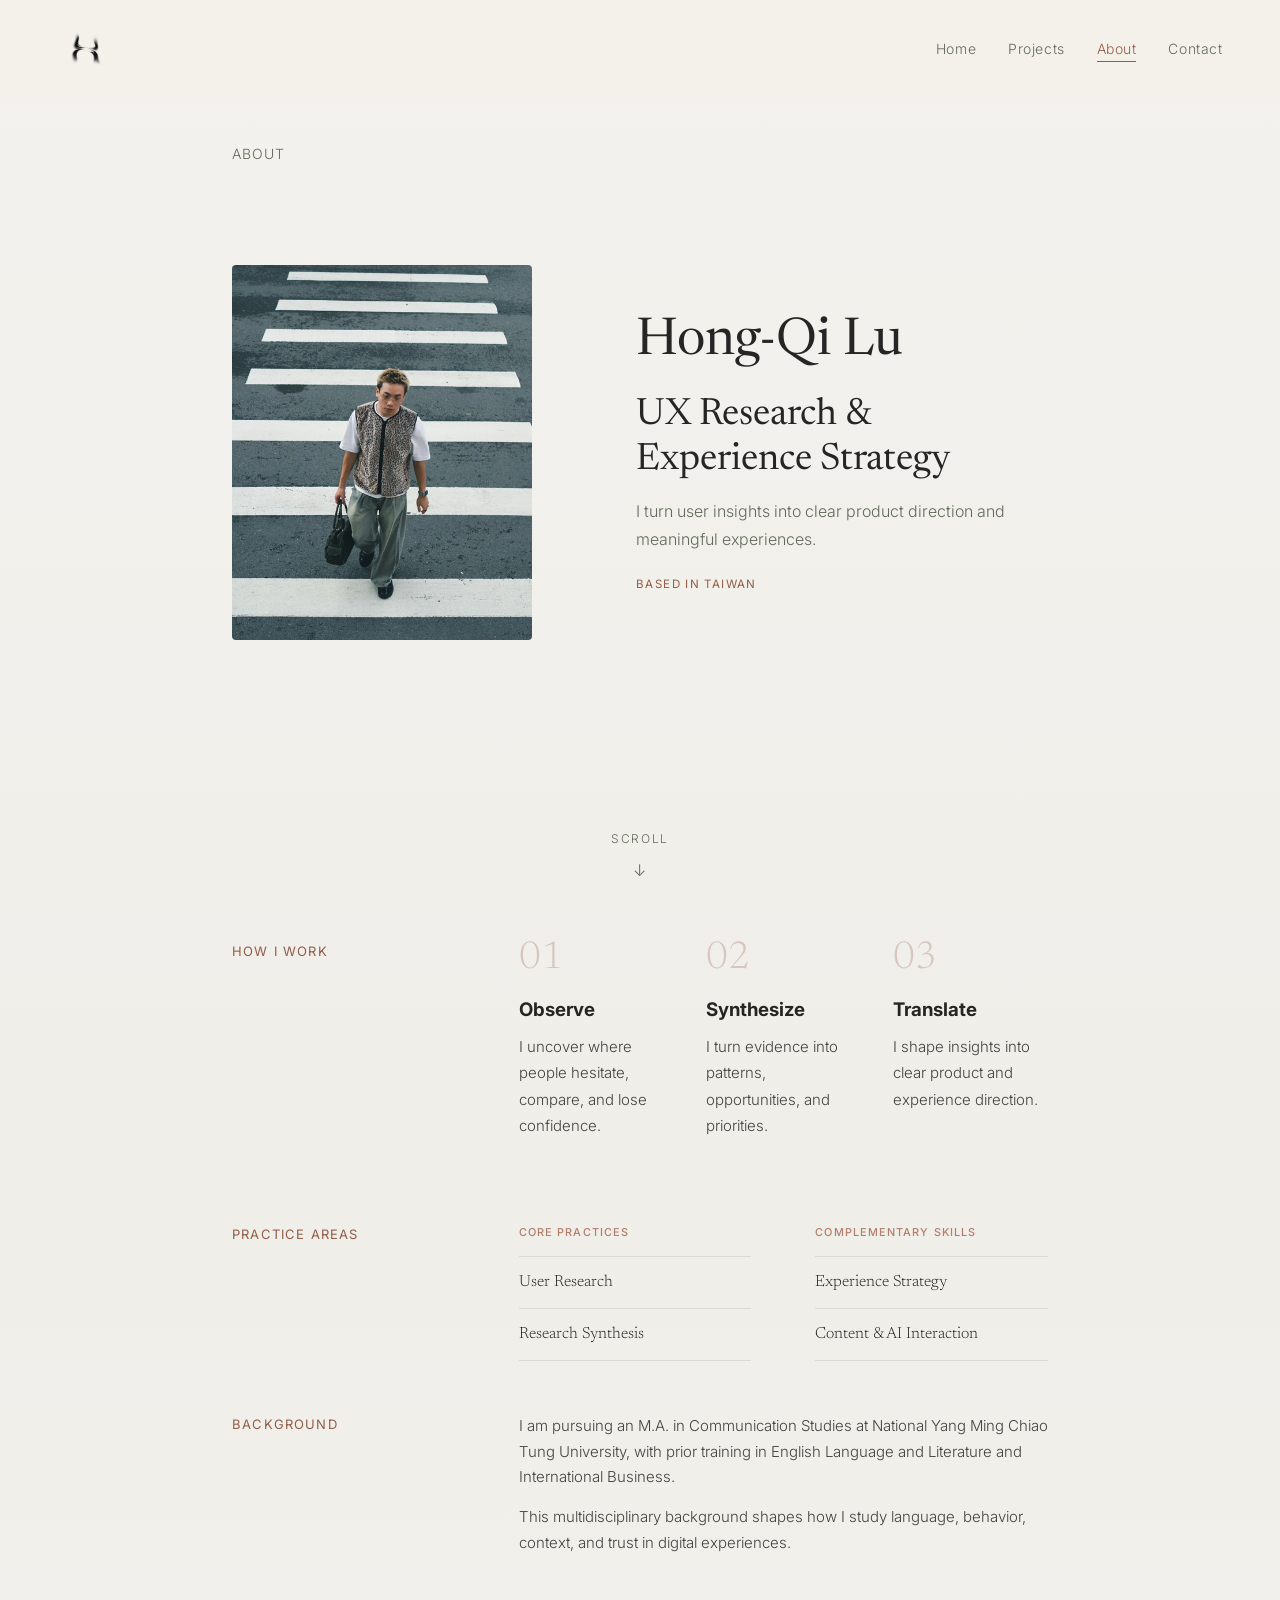
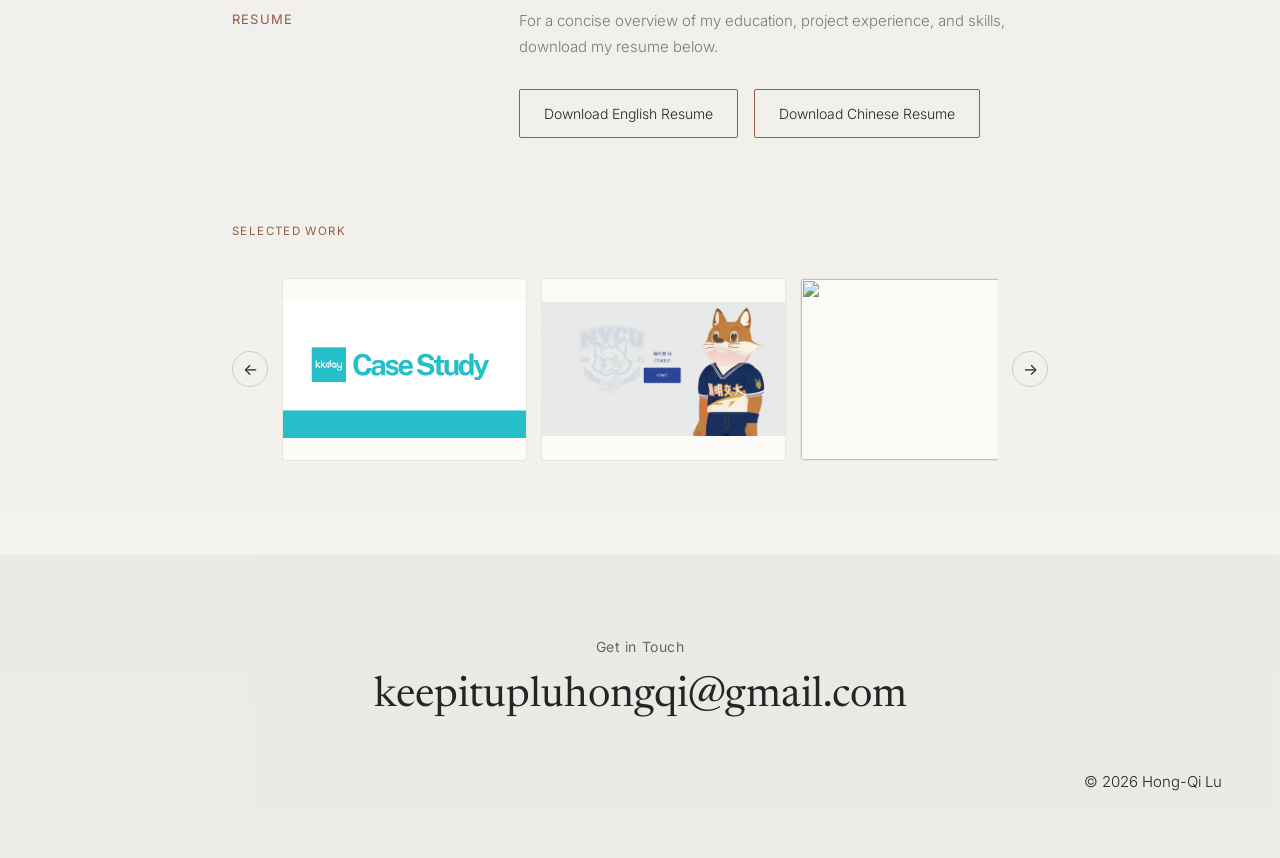
==== about.html @ edc54991 "Update portfolio 2026-07-14 20:30" ====
<!DOCTYPE html>
<html lang="en">
<head>
<meta charset="UTF-8">
<meta name="viewport" content="width=device-width, initial-scale=1.0">
<title>About — Hong-Qi Lu</title>
<link rel="preconnect" href="https://fonts.googleapis.com">
<link rel="preconnect" href="https://fonts.gstatic.com" crossorigin>
<link href="https://fonts.googleapis.com/css2?family=Newsreader:ital,opsz,wght@0,6..72,300;0,6..72,400;0,6..72,500;1,6..72,400&family=Inter:wght@300;400;500&display=swap" rel="stylesheet">
<meta name="description" content="About Hong-Qi Lu — working across UX research, research synthesis, experience strategy, and AI interaction.">
<link rel="icon" type="image/png" href="assets/logo/hongqi-h-logo.png">
<link rel="stylesheet" href="style.css?v=20260714-about-refresh1">
<style>
  html{ scroll-behavior:smooth; }
  .site-nav{ border-bottom:0; }
  /* hero scroll cue */
  .site-header.compact{ position:relative; }
  .about-scroll{
    position:absolute;
    left:50%;
    bottom:30px;
    transform:translateX(-50%);
    display:inline-flex;
    flex-direction:column;
    align-items:center;
    gap:7px;
    text-decoration:none;
    color:var(--olive);
    font-size:12px;
    letter-spacing:0.14em;
  }
  .about-scroll__arrow{
    font-size:16px;
    animation:about-scroll-bounce 1.8s ease-in-out infinite;
  }
  @keyframes about-scroll-bounce{
    0%,100%{ transform:translateY(0); opacity:.5; }
    50%{ transform:translateY(6px); opacity:1; }
  }
  @media (prefers-reduced-motion:reduce){
    .about-scroll__arrow{ animation:none; }
  }
  @media (max-width:860px){
    .about-scroll{ display:none; }
  }
  .site-footer{ border-top:0; margin-top:clamp(72px,9vw,140px); }
  /* remove section divider lines, tighten spacing */
  .resume-section{ border-top:0; padding:26px 0; }
  /* section titles as small letter-spaced uppercase labels (clay) */
  .resume-section h2{
    font-family:'Inter', -apple-system, BlinkMacSystemFont, sans-serif;
    font-weight:400;
    font-size:13px;
    letter-spacing:0.09em;
    text-transform:uppercase;
    color:var(--clay);
    margin-bottom:22px;
  }

  /* editorial two-column: sticky label left, content right (desktop) */
  @media (min-width:861px){
    .resume-section .wrap{
      display:grid;
      grid-template-columns:minmax(160px,210px) minmax(0,1fr);
      column-gap:clamp(40px,6vw,90px);
      align-items:start;
    }
    .resume-section .wrap > h2{
      grid-column:1;
      grid-row:1 / -1;
      position:sticky;
      top:56px;
      margin-bottom:0;
    }
    .resume-section .wrap > *:not(h2){ grid-column:2; }

    /* hero fills the first screen: ABOUT pinned top, image + intro centred */
    .site-header.compact{
      min-height:calc(100svh - 84px);
      display:flex;
      flex-direction:column;
      padding-top:44px;
      padding-bottom:44px;
    }
    /* smooth glide when the SCROLL cue is clicked */
    .about-thinking{ scroll-margin-top:24px; }
    .site-header.compact .wrap{
      flex:1;
      display:flex;
      flex-direction:column;
    }
    .site-header.compact .eyebrow{ margin:0; }
    .about-hero-inner{
      margin-top:clamp(40px,11vh,130px);
      margin-bottom:auto;
      display:grid;
      grid-template-columns:minmax(280px,340px) minmax(0,1fr);
      grid-template-areas:"portrait hero-text";
      column-gap:clamp(40px,5vw,72px);
      align-items:center;
      width:100%;
    }
    .about-hero-inner .about-portrait{ grid-area:portrait; margin:0; }
    .about-hero-inner .about-hero-text{ grid-area:hero-text; }
    .about-hero-inner .about-hero-text h1{ margin:0; }
    .about-hero-inner .about-hero-text .resume-intro{ margin-top:18px; }
  }

  /* portrait with an offset backing panel */
  .about-portrait{ margin:20px 0 0; position:relative; width:fit-content; }
  .about-portrait::before{
    content:"";
    position:absolute;
    left:0; top:0; right:0; bottom:0;
    transform:translate(12px, 12px);
    background:#e7e2d5;
    border-radius:4px;
    z-index:0;
    opacity:0;
    transition:opacity .5s ease, transform .5s ease;
  }
  .about-portrait:hover::before{ opacity:1; }
  .about-portrait img{
    position:relative;
    z-index:1;
    width:100%;
    max-width:300px;
    aspect-ratio:4 / 5;
    object-fit:cover;
    border-radius:4px;
    display:block;
  }
  @media (max-width:860px){
    .about-hero-text{ margin-top:28px; }
    .about-hero-text + .about-portrait{ margin-top:36px; }
    .about-portrait img{ max-width:230px; }
    .about-portrait::before{ transform:translate(9px, 9px); }
  }
  .about-narrative{
    margin-top:16px;
    font-family:'Inter', -apple-system, BlinkMacSystemFont, sans-serif;
    font-size:1rem;
    font-weight:300;
    line-height:1.8;
    color:var(--text-muted);
    max-width:56ch;
  }
  .about-hero-meta{
    margin:22px 0 0;
    font-family:'Inter', -apple-system, BlinkMacSystemFont, sans-serif;
    font-size:.72rem;
    font-weight:400;
    letter-spacing:.12em;
    text-transform:uppercase;
    color:var(--clay);
  }

  /* scroll reveal: entries fade + rise as they enter view */
  .reveal-on .resume-entry,
  .reveal-on .cap-item{
    opacity:0;
    transform:translateY(14px);
    transition:opacity .6s ease, transform .6s ease;
  }
  .reveal-on .resume-entry.is-visible,
  .reveal-on .cap-item.is-visible{ opacity:1; transform:none; }
  @media (prefers-reduced-motion:reduce){
    .reveal-on .resume-entry,
    .reveal-on .cap-item{ opacity:1 !important; transform:none !important; transition:none; }
  }

  /* hover: a short clay bar highlights the entry on the left (reads as "marked", not a link) */
  .resume-entry{ position:relative; }
  .resume-entry::before{
    content:"";
    position:absolute;
    left:-16px;
    top:4px;
    width:2px;
    height:22px;
    background:var(--clay);
    opacity:0;
    transform:translateX(-4px);
    transition:opacity .3s ease, transform .3s ease;
  }
  .resume-entry:hover::before{ opacity:1; transform:translateX(0); }

  /* How I Work — numbered method grid */
  .about-method-grid {
    display: grid;
    grid-template-columns: repeat(3, minmax(0, 1fr));
    gap: 32px;
    align-items: start;
  }
  /* keep the 3 method items top-aligned (cancel the stacked-entry margin) */
  .about-method-grid .resume-entry{ margin-top: 0; }
  .about-method-number {
    display: block;
    margin-bottom: 16px;
    font-family: "Newsreader", serif;
    font-size: 2.4rem;
    font-weight: 300;
    line-height: 1;
    color: var(--clay);
    opacity: 0.28;
  }
  .about-method-grid h3 {
    margin-bottom: 8px;
  }
  /* Practice areas: make the research core explicit */
  .about-practice-groups{
    display:grid;
    grid-template-columns:repeat(2,minmax(0,1fr));
    gap:clamp(32px,5vw,72px);
    max-width:900px;
  }
  .about-practice-heading{
    margin:0 0 14px;
    font-family:'Inter', -apple-system, BlinkMacSystemFont, sans-serif;
    font-size:.68rem;
    font-weight:500;
    letter-spacing:.1em;
    text-transform:uppercase;
    color:rgba(162,93,69,.78);
  }
  .about-practice .cap-grid{
    grid-template-columns:1fr;
    gap:0;
  }
  .about-practice .cap-item{
    padding:12px 0;
    border-top:1px solid rgba(37,37,37,.1);
  }
  .about-practice .cap-item:last-child{
    border-bottom:1px solid rgba(37,37,37,.1);
  }
  .about-practice .cap-label{
    margin:0;
    font-size:clamp(1rem,1.25vw,1.12rem);
    color:var(--charcoal);
  }
  /* Selected work: compact, image-only carousel */
  .about-next{
    margin-top:clamp(40px,4.5vw,64px);
    padding-bottom:clamp(64px,7vw,96px);
    background:transparent;
  }
  .about-next__heading{
    margin:0 0 clamp(22px,3vw,32px);
    font-family:'Inter', -apple-system, BlinkMacSystemFont, sans-serif;
    font-size:.72rem;
    font-weight:400;
    letter-spacing:.12em;
    text-transform:uppercase;
    color:var(--clay);
  }
  .about-work-carousel{
    display:grid;
    grid-template-columns:36px minmax(0,1fr) 36px;
    gap:14px;
    align-items:center;
    max-width:1040px;
    margin:0 auto;
  }
  .about-work-track{
    display:flex;
    gap:14px;
    overflow-x:auto;
    padding:4px 2px;
    scroll-behavior:smooth;
    scroll-snap-type:x mandatory;
    overscroll-behavior-inline:contain;
    scrollbar-width:none;
  }
  .about-work-track::-webkit-scrollbar{ display:none; }
  .about-work-card{
    flex:0 0 clamp(170px,22vw,245px);
    aspect-ratio:4/3;
    overflow:hidden;
    scroll-snap-align:start;
    border:1px solid rgba(37,37,37,.1);
    border-radius:4px;
    background:var(--paper-white);
  }
  .about-work-card img{
    display:block;
    width:100%;
    height:100%;
    object-fit:contain;
    transition:transform .45s ease, opacity .45s ease;
  }
  .about-work-card:hover img{ transform:scale(1.025); opacity:.94; }
  .about-work-card:focus-visible{
    outline:2px solid var(--clay);
    outline-offset:3px;
  }
  .about-work-control{
    display:grid;
    place-items:center;
    width:36px;
    height:36px;
    padding:0;
    border:1px solid rgba(37,37,37,.18);
    border-radius:50%;
    background:transparent;
    color:var(--charcoal);
    font:400 1rem/1 'Inter',sans-serif;
    cursor:pointer;
    transition:border-color .25s ease, color .25s ease;
  }
  .about-work-control:hover{
    border-color:rgba(162,93,69,.6);
    color:var(--clay);
  }
  .about-work-control:focus-visible{
    outline:2px solid var(--clay);
    outline-offset:3px;
  }
  .about-next + .site-footer{ margin-top:0; }
  /* Resume CTA */
  .about-resume-text {
    max-width: 560px;
    color: var(--text-muted);
    line-height: 1.75;
  }
  .about-resume-buttons {
    margin-top: 28px;
  }
  @media (max-width: 860px) {
    .about-method-grid {
      grid-template-columns: 1fr;
      gap: 28px;
    }
    .about-practice-groups{
      grid-template-columns:1fr;
      gap:30px;
    }
    .about-work-carousel{
      display:block;
    }
    .about-work-control{ display:none; }
    .about-work-track{ padding-bottom:4px; }
    .about-work-card{ flex-basis:min(72vw,250px); }
    .about-next{
      margin-top:40px;
      padding-bottom:64px;
    }
  }
</style>
<script>document.documentElement.className += ' reveal-on';</script>
</head>
<body>

<a class="skip-link" href="#main-content">Skip to content</a>

<nav class="site-nav">
  <div class="wrap">
    <a
      href="index.html"
      class="nav-name site-logo--image"
      aria-label="Hong-Qi Lu — Home"
    >
      <img
        src="assets/logo/hongqi-h-logo.png?v=20260625-transparent"
        alt=""
        class="site-logo-image"
      >
    </a>
    <ul>
      <li><a href="index.html" class="nav-link">Home</a></li>
      <li><a href="projects.html" class="nav-link">Projects</a></li>
      <li><a href="about.html" class="nav-link active" aria-current="page">About</a></li>
      <li><a href="contact.html" class="nav-link">Contact</a></li>
    </ul>
  </div>
</nav>

<header class="site-header compact" id="main-content">
  <div class="wrap">
    <p class="eyebrow">About</p>
    <div class="about-hero-inner">
      <div class="about-hero-text">
        <h1>Hong-Qi Lu</h1>
        <div class="resume-intro">
          <p class="resume-positioning">UX Research &amp; Experience Strategy</p>
          <p class="resume-summary">
            I turn user insights into clear product direction and meaningful experiences.
          </p>
          <p class="about-hero-meta">Based in Taiwan</p>
        </div>
      </div>
      <figure class="about-portrait">
        <img src="assets/profile-portrait-web.jpg" alt="Hong-Qi Lu (Benson) portrait" loading="lazy">
      </figure>
    </div>
  </div>
  <a class="about-scroll" href="#how-i-work" aria-label="Scroll to How I Work">
    <span>SCROLL</span>
    <span class="about-scroll__arrow" aria-hidden="true">↓</span>
  </a>
</header>

<section class="resume-section about-thinking" id="how-i-work">
  <div class="wrap">
    <h2>How I Work</h2>
    <div class="about-method-grid">
      <article class="resume-entry">
        <span class="about-method-number">01</span>
        <h3>Observe</h3>
        <p>I uncover where people hesitate, compare, and lose confidence.</p>
      </article>
      <article class="resume-entry">
        <span class="about-method-number">02</span>
        <h3>Synthesize</h3>
        <p>I turn evidence into patterns, opportunities, and priorities.</p>
      </article>
      <article class="resume-entry">
        <span class="about-method-number">03</span>
        <h3>Translate</h3>
        <p>I shape insights into clear product and experience direction.</p>
      </article>
    </div>
  </div>
</section>

<section class="resume-section about-practice">
  <div class="wrap">
    <h2>Practice Areas</h2>
    <div class="about-practice-groups">
      <div class="about-practice-group">
        <h3 class="about-practice-heading">Core Practices</h3>
        <div class="cap-grid">
          <div class="cap-item">
            <p class="cap-label">User Research</p>
          </div>
          <div class="cap-item">
            <p class="cap-label">Research Synthesis</p>
          </div>
        </div>
      </div>
      <div class="about-practice-group">
        <h3 class="about-practice-heading">Complementary Skills</h3>
        <div class="cap-grid">
          <div class="cap-item">
            <p class="cap-label">Experience Strategy</p>
          </div>
          <div class="cap-item">
            <p class="cap-label">Content &amp; AI Interaction</p>
          </div>
        </div>
      </div>
    </div>
  </div>
</section>

<section class="resume-section about-background">
  <div class="wrap">
    <h2>Background</h2>
    <div class="resume-entry">
      <p>
        I am pursuing an M.A. in Communication Studies at National Yang Ming
        Chiao Tung University, with prior training in English Language and
        Literature and International Business.
      </p>
      <p class="paragraph-spaced">
        This multidisciplinary background shapes how I study language, behavior,
        context, and trust in digital experiences.
      </p>
    </div>
  </div>
</section>

<section class="resume-section about-resume-cta">
  <div class="wrap">
    <h2>Resume</h2>
    <div class="resume-entry">
      <p class="about-resume-text">
        For a concise overview of my education, project experience,
        and skills, download my resume below.
      </p>
      <div class="resume-buttons about-resume-buttons">
        <a class="btn-outline" href="assets/resume-en.pdf" target="_blank" rel="noopener">
          Download English Resume
        </a>
        <a class="btn-outline" href="assets/resume-zh.pdf" target="_blank" rel="noopener">
          Download Chinese Resume
        </a>
      </div>
    </div>
  </div>
</section>

<section class="about-next" aria-labelledby="selected-work-title">
  <div class="wrap">
    <h2 class="about-next__heading" id="selected-work-title">Selected Work</h2>
    <div class="about-work-carousel">
      <button class="about-work-control" type="button" data-work-direction="-1" aria-label="Previous project">←</button>
      <div class="about-work-track" data-about-work-track tabindex="0" aria-label="Project carousel">
        <a class="about-work-card" href="project-melu.html" aria-label="View Melu project">
          <img src="assets/melu/melu-cover-icon.svg" alt="" loading="lazy">
        </a>
        <a class="about-work-card" href="project-kkday.html" aria-label="View KKday project">
          <img src="assets/kkday/kkday-project-cover.svg" alt="" loading="lazy">
        </a>
        <a class="about-work-card" href="project-bamboofox-chatbot.html" aria-label="View BambooFox chatbot project">
          <img src="assets/bamboofox-chatbot/bamboofox-chatbot-cover.png" alt="" loading="lazy">
        </a>
        <a class="about-work-card" href="project-enigma.html" aria-label="View Enigma project">
          <img src="assets/enigma/cover-fox-forest.jpg" alt="" loading="lazy">
        </a>
        <a class="about-work-card" href="project-meichu.html" aria-label="View Meichu Games project">
          <img src="assets/meichu-games/bamboofox-meichugames.svg" alt="" loading="lazy">
        </a>
      </div>
      <button class="about-work-control" type="button" data-work-direction="1" aria-label="Next project">→</button>
    </div>
  </div>
</section>

<footer class="site-footer">
  <div class="wrap">
    <a href="contact.html" class="footer-getintouch">
      <span class="footer-getintouch__eyebrow">Get in Touch</span>
      <span class="footer-getintouch__email">keepitupluhongqi@gmail.com</span>
    </a>
    <p class="footer-note">© 2026 Hong-Qi Lu</p>
  </div>
</footer>

<script>
  (function(){
    var items = document.querySelectorAll('.resume-entry, .cap-item, .about-method-grid article');
    if(!('IntersectionObserver' in window)){
      items.forEach(function(el){ el.classList.add('is-visible'); });
      return;
    }
    // subtle stagger within each section
    document.querySelectorAll('.resume-section').forEach(function(sec){
      sec.querySelectorAll('.resume-entry, .cap-item, .about-method-grid article').forEach(function(el, i){
        el.style.transitionDelay = (i * 70) + 'ms';
      });
    });
    var io = new IntersectionObserver(function(entries){
      entries.forEach(function(e){
        if(e.isIntersecting){ e.target.classList.add('is-visible'); io.unobserve(e.target); }
      });
    }, { threshold: 0.15, rootMargin: '0px 0px -8% 0px' });
    items.forEach(function(el){ io.observe(el); });
  })();

  (function(){
    var track = document.querySelector('[data-about-work-track]');
    var controls = document.querySelectorAll('[data-work-direction]');
    if(!track || !controls.length) return;

    var originals = Array.prototype.slice.call(track.querySelectorAll('.about-work-card'));
    if(!originals.length) return;

    function makeLoopClone(card){
      var clone = card.cloneNode(true);
      clone.setAttribute('aria-hidden', 'true');
      clone.setAttribute('tabindex', '-1');
      clone.setAttribute('data-loop-clone', '');
      return clone;
    }

    var leadingClones = originals.map(makeLoopClone).reverse();
    var trailingClones = originals.map(makeLoopClone);
    leadingClones.forEach(function(clone){ track.insertBefore(clone, track.firstChild); });
    trailingClones.forEach(function(clone){ track.appendChild(clone); });

    var setWidth = 0;
    var scrollTimer;
    var resizeTimer;

    function cardStep(){
      var gap = parseFloat(window.getComputedStyle(track).gap) || 14;
      return originals[0].getBoundingClientRect().width + gap;
    }

    function jumpTo(left){
      var previousBehavior = track.style.scrollBehavior;
      track.style.scrollBehavior = 'auto';
      track.scrollLeft = left;
      track.style.scrollBehavior = previousBehavior;
    }

    function measureLoop(isInitial){
      var previousSetWidth = setWidth;
      var relativePosition = previousSetWidth ? track.scrollLeft % previousSetWidth : 0;
      setWidth = cardStep() * originals.length;
      jumpTo(isInitial ? setWidth : setWidth + relativePosition);
    }

    function keepLoopContinuous(){
      if(!setWidth) return;
      var left = track.scrollLeft;
      if(left < setWidth * .35){
        jumpTo(left + setWidth);
      } else if(left > setWidth * 1.65){
        jumpTo(left - setWidth);
      }
    }

    track.addEventListener('scroll', function(){
      window.clearTimeout(scrollTimer);
      scrollTimer = window.setTimeout(keepLoopContinuous, 80);
    }, { passive:true });

    controls.forEach(function(control){
      control.addEventListener('click', function(){
        var direction = Number(control.getAttribute('data-work-direction')) || 1;
        track.scrollBy({ left: cardStep() * direction, behavior: 'smooth' });
      });
    });

    window.addEventListener('resize', function(){
      window.clearTimeout(resizeTimer);
      resizeTimer = window.setTimeout(function(){ measureLoop(false); }, 150);
    });

    window.requestAnimationFrame(function(){ measureLoop(true); });
  })();
</script>

</body>
</html>
---- style.css ----
:root {
  --warm-white: #F4F1EA;
  --paper-white: #FCFBF7;
  --charcoal: #252525;
  --olive: #626A5B; /* a11y: darkened from #7D8575 for WCAG AA text contrast */
  --clay: #935D48;  /* a11y: darkened from #A9705A for WCAG AA text contrast */
}

* {
  margin: 0;
  padding: 0;
  box-sizing: border-box;
}

html {
  scroll-behavior: smooth;
}

body {
  background: linear-gradient(180deg, #f3f2ee 0%, #efeee9 48%, #f4f3ef 100%);
  min-height: 100vh;
  color: var(--charcoal);
  font-family: 'Inter', -apple-system, BlinkMacSystemFont, sans-serif;
  font-weight: 300;
  line-height: 1.7;
  -webkit-font-smoothing: antialiased;
  overflow-wrap: break-word;
}

.wrap {
  max-width: 880px;
  margin: 0 auto;
  padding: 0 32px;
}

/* Nav */
.site-nav {
  position: relative;
  z-index: 20;
  background: rgba(244, 241, 234, 0.9);
  border-bottom: 1px solid rgba(37, 37, 37, 0.08);
}

.site-nav .wrap {
  display: flex;
  align-items: center;
  justify-content: space-between;
  max-width: none;
  padding-top: 22px;
  padding-bottom: 22px;
  padding-left: clamp(28px, 4.5vw, 64px);
  padding-right: clamp(28px, 4.5vw, 64px);
}

.site-nav .nav-name {
  font-family: 'Newsreader', serif;
  font-size: 17px;
  color: var(--charcoal);
  text-decoration: none;
}

.site-nav ul {
  display: flex;
  gap: 32px;
  list-style: none;
}

.site-nav a.nav-link {
  font-size: 14px;
  letter-spacing: 0.04em;
  color: var(--olive);
  text-decoration: none;
  padding-bottom: 4px;
  border-bottom: 1px solid transparent;
  transition: color 0.2s ease, border-color 0.2s ease;
}

.site-nav a.nav-link:hover,
.site-nav a.nav-link.active {
  color: var(--clay);
  border-color: var(--clay);
}

/* Header */
.site-header {
  padding: 96px 0 64px;
}

.site-header.compact {
  padding: 72px 0 48px;
}

.site-header.slim {
  padding: 36px 0 12px;
}

.back-link {
  display: inline-block;
  font-size: 14px;
  color: var(--olive);
  text-decoration: none;
  margin-bottom: 24px;
  border-bottom: 1px solid transparent;
}

.back-link:hover {
  color: var(--clay);
  border-color: var(--clay);
}

.project-meta {
  display: flex;
  gap: 24px;
  margin-top: 20px;
  font-size: 14px;
  color: var(--olive);
}

.eyebrow {
  font-size: 14px;
  letter-spacing: 0.08em;
  text-transform: uppercase;
  color: var(--olive);
  margin-bottom: 18px;
}

.site-header h1 {
  font-family: 'Newsreader', serif;
  font-weight: 400;
  font-size: clamp(32px, 5vw, 52px);
  line-height: 1.25;
  max-width: none;
  color: var(--charcoal);
}

/* h1 used as page eyebrow (semantic heading, eyebrow visual) */
.site-header h1.eyebrow {
  font-family: 'Inter', -apple-system, BlinkMacSystemFont, sans-serif;
  font-weight: 300;
  font-size: 14px;
  line-height: 1.7;
  letter-spacing: 0.08em;
  color: var(--olive);
}

/* Skip to content (visible on keyboard focus only) */
.skip-link {
  position: absolute;
  top: 16px;
  left: -9999px;
  z-index: 200;
  background: var(--charcoal);
  color: #FCFBF7;
  padding: 8px 16px;
  font-size: 14px;
  text-decoration: none;
  border-radius: 4px;
}

.skip-link:focus {
  left: 16px;
}

/* Inner page header: light entrance fade (home uses water-reveal) */
@keyframes headerEnter {
  from {
    opacity: 0;
    transform: translateY(14px);
  }
  to {
    opacity: 1;
    transform: translateY(0);
  }
}

.site-header .wrap > * {
  animation: headerEnter 0.7s cubic-bezier(0.2, 0.75, 0.25, 1) both;
}

.site-header .wrap > *:nth-child(2) { animation-delay: 90ms; }
.site-header .wrap > *:nth-child(3) { animation-delay: 180ms; }
.site-header .wrap > *:nth-child(4) { animation-delay: 270ms; }
.site-header .wrap > *:nth-child(n+5) { animation-delay: 360ms; }

@media (prefers-reduced-motion: reduce) {
  .site-header .wrap > * {
    animation: none;
  }
}

/* Intro */
.intro {
  padding: 0 0 96px;
}

.intro-en {
  font-family: 'Newsreader', serif;
  font-style: italic;
  font-size: 20px;
  line-height: 1.65;
  color: var(--charcoal);
  max-width: 620px;
  margin-bottom: 20px;
}

.intro-zh {
  font-size: 16px;
  color: var(--olive);
  max-width: 620px;
}

/* Capabilities */
.capabilities {
  padding: 64px 0;
  border-top: 1px solid rgba(37,37,37,0.1);
  border-bottom: 1px solid rgba(37,37,37,0.1);
}

.cap-grid {
  display: grid;
  grid-template-columns: repeat(2, 1fr);
  gap: 40px 48px;
}

.cap-label {
  font-family: 'Newsreader', serif;
  font-size: 19px;
  color: var(--clay);
  margin-bottom: 10px;
}

.cap-detail {
  font-size: 15px;
  color: var(--charcoal);
  opacity: 0.85;
  max-width: 360px;
}

/* Work */
.work {
  padding: 16px 0;
}

.work-item {
  display: grid;
  grid-template-columns: 1fr 1fr;
  gap: 56px;
  align-items: center;
  margin-bottom: 120px;
}

.work-item:last-child {
  margin-bottom: 0;
}

.work-item.reverse .work-visual {
  order: 2;
}

.work-item.reverse .work-text {
  order: 1;
}

.work-visual {
  aspect-ratio: 4 / 3;
  border-radius: 2px;
  background: var(--paper-white);
}

.visual-1 { background: linear-gradient(135deg, #D9D4C5, var(--olive)); }
.visual-2 { background: linear-gradient(135deg, #E8DCD2, var(--clay)); }
.visual-3 { background: linear-gradient(135deg, #DDE0D6, #8C9787); }
.visual-4 { background: linear-gradient(135deg, #EFE6DC, #BFA08C); }

.work-kicker {
  font-size: 13px;
  letter-spacing: 0.06em;
  text-transform: uppercase;
  color: var(--olive);
  margin-bottom: 12px;
}

.work-text h2 {
  font-family: 'Newsreader', serif;
  font-weight: 500;
  font-size: 28px;
  margin-bottom: 16px;
  color: var(--charcoal);
}

.work-text p:not(.work-kicker) {
  font-size: 15.5px;
  color: var(--charcoal);
  opacity: 0.85;
  max-width: 420px;
}

/* Footer */
.site-footer {
  padding: 80px 0 64px;
  border-top: 1px solid rgba(37,37,37,0.1);
  background: rgba(37, 37, 34, 0.04);
}

.site-footer .wrap {
  position: relative;
  max-width: none;
  padding-left: clamp(28px, 4.5vw, 64px);
  padding-right: clamp(28px, 4.5vw, 64px);
}

.footer-grid {
  display: flex;
  justify-content: center;
  align-items: flex-start;
  gap: clamp(48px, 8vw, 120px);
  margin-bottom: 48px;
}

.footer-grid > div {
  text-align: left;
}

.footer-label {
  font-size: 13px;
  letter-spacing: 0.06em;
  text-transform: uppercase;
  color: var(--olive);
  margin-bottom: 8px;
}

.site-footer a {
  color: var(--clay);
  text-decoration: none;
  font-size: 15px;
  border-bottom: 1px solid transparent;
  transition: border-color 0.2s ease;
}

.site-footer a:hover {
  border-color: var(--clay);
}

.site-footer p {
  font-size: 15px;
  color: var(--charcoal);
}

.footer-note {
  font-size: 12px;
  color: var(--olive);
  text-align: right;
}

/* Footer "Get in Touch" CTA (index / projects / resume) */
.site-footer a.footer-getintouch {
  display: block;
  text-align: center;
  color: var(--charcoal);
  text-decoration: none;
  border-bottom: 0;
  margin-bottom: 40px;
}
.site-footer a.footer-getintouch:hover { border-color: transparent; }
.footer-getintouch__eyebrow {
  display: block;
  font-family: 'Inter', -apple-system, BlinkMacSystemFont, sans-serif;
  font-weight: 400;
  font-size: 14px;
  letter-spacing: 0.04em;
  color: var(--olive);
  margin-bottom: 14px;
}
.footer-getintouch__email {
  position: relative;
  display: inline-block;
  padding-bottom: 10px;
  font-family: 'Newsreader', serif;
  font-weight: 400;
  font-size: clamp(24px, 4vw, 42px);
  line-height: 1.1;
  color: var(--charcoal);
}
.footer-getintouch__email::after {
  content: "";
  position: absolute;
  left: 0;
  right: 0;
  bottom: 0;
  height: 2px;
  background: var(--charcoal);
  transform: scaleX(0);
  transform-origin: center;
  transition: transform 0.35s ease;
}
.footer-getintouch:hover .footer-getintouch__email::after { transform: scaleX(1); }

/* Responsive */
@media (max-width: 720px) {
  .site-header {
    padding: 80px 0 48px;
  }

  .cap-grid {
    grid-template-columns: 1fr;
  }

  .work-item,
  .work-item.reverse {
    grid-template-columns: 1fr;
  }

  .work-item.reverse .work-visual,
  .work-item.reverse .work-text {
    order: initial;
  }

  .work-item {
    margin-bottom: 72px;
  }

  .footer-grid {
    grid-template-columns: 1fr;
    gap: 24px;
  }
}

/* Project grid (Projects page + home preview) */
.project-grid {
  display: grid;
  grid-template-columns: repeat(2, 1fr);
  gap: 48px;
  padding: 16px 0 96px;
}

.project-card {
  text-decoration: none;
  color: var(--charcoal);
  display: block;
}

/* ── Project thumbnail ── */
.project-thumbnail {
  width: 100%;
  aspect-ratio: 16 / 10;
  overflow: hidden;
  background: #ecebe6;
  margin-bottom: 20px;
}

.project-thumbnail img {
  display: block;
  width: 100%;
  height: 100%;
  object-fit: cover;
  object-position: center;
}

.project-card--chatbot .project-thumbnail img {
  object-position: center center;
}

/* ── Project category label ── */
.project-category {
  font-size: 13px;
  letter-spacing: 0.06em;
  text-transform: uppercase;
  color: var(--olive);
  margin-bottom: 8px;
}

.project-card .work-visual {
  margin-bottom: 20px;
  transition: opacity 0.2s ease;
}

.project-card:hover .work-visual {
  opacity: 0.85;
}

.project-card .card-kicker {
  font-size: 13px;
  letter-spacing: 0.06em;
  text-transform: uppercase;
  color: var(--olive);
  margin-bottom: 8px;
}

.project-card h3 {
  font-family: 'Newsreader', serif;
  font-weight: 500;
  font-size: 22px;
}

/* ── Projects page grid ── */
.projects-grid {
  display: grid;
  grid-template-columns: repeat(2, 1fr);
  gap: 40px;
  padding: 4px 0 80px;
}

.project-card:hover .project-thumbnail img {
  transform: scale(1.02);
  transition: transform 0.3s ease;
}

.project-thumbnail img {
  transition: transform 0.3s ease;
}

.project-title {
  font-family: 'Newsreader', serif;
  font-weight: 500;
  font-size: 22px;
  color: var(--charcoal);
  margin: 0;
}

/* Case study sections */
.case-section {
  padding: 64px 0;
  border-top: 1px solid rgba(37,37,37,0.08);
}

.case-section .case-label {
  font-size: 13px;
  letter-spacing: 0.06em;
  text-transform: uppercase;
  color: var(--clay);
  margin-bottom: 12px;
}

.case-section h2 {
  font-family: 'Newsreader', serif;
  font-weight: 500;
  font-size: 24px;
  margin-bottom: 14px;
}

.case-section p {
  font-size: 15.5px;
  max-width: none;
  opacity: 0.85;
}

/* ── At a glance (case-page summary) ── */
.at-glance {
  padding: clamp(30px, 4vw, 48px) 0;
  border-top: 1px solid rgba(37, 37, 34, 0.12);
  border-bottom: 1px solid rgba(37, 37, 34, 0.12);
}
.at-glance__inner {
  display: grid;
  grid-template-columns: 1fr 1fr;
  gap: clamp(28px, 4vw, 64px);
}
.at-glance__label {
  font-size: 11px;
  letter-spacing: 0.08em;
  text-transform: uppercase;
  color: var(--clay);
  margin: 0 0 10px;
}
.at-glance__value {
  font-size: 15.5px;
  line-height: 1.7;
  color: var(--charcoal);
  opacity: 0.85;
  margin: 0;
  max-width: none;
}
@media (max-width: 640px) {
  .at-glance__inner { grid-template-columns: 1fr; gap: 22px; }
}

/* ── Floating case-page contents (side, hover to reveal) ── */
html { scroll-behavior: smooth; }
.case-section[id] { scroll-margin-top: 40px; }

.case-toc-widget {
  position: fixed;
  z-index: 60;
  left: 26px;
  bottom: 30px;
  opacity: 0;
  visibility: hidden;
  transform: translateY(8px);
  transition: opacity 0.3s ease, transform 0.3s ease, visibility 0.3s;
}
.case-toc-widget.is-ready {
  opacity: 1;
  visibility: visible;
  transform: none;
}
/* transparent bridge so moving from button to panel keeps hover */
.case-toc-widget::before {
  content: "";
  position: absolute;
  left: 0;
  bottom: 50px;
  width: 54px;
  height: 22px;
}
.case-toc-fab {
  width: 54px;
  height: 54px;
  padding: 0;
  border: 1px solid rgba(37, 37, 34, 0.14);
  border-radius: 50%;
  background: rgba(247, 246, 242, 0.86);
  -webkit-backdrop-filter: blur(6px);
  backdrop-filter: blur(6px);
  color: var(--olive);
  display: flex;
  align-items: center;
  justify-content: center;
  cursor: pointer;
  box-shadow: 0 6px 18px rgba(37, 37, 34, 0.1);
  transition: color 0.2s ease, box-shadow 0.25s ease;
}
.case-toc-widget:hover .case-toc-fab,
.case-toc-fab:focus-visible { color: var(--charcoal); box-shadow: 0 8px 22px rgba(37, 37, 34, 0.14); }
.case-toc-fab:focus-visible { outline: 2px solid var(--clay); outline-offset: 3px; }
.case-toc-fab svg { width: 24px; height: 24px; display: block; }

.case-toc-panel {
  position: absolute;
  left: 0;
  bottom: 64px;
  width: min(280px, calc(100vw - 52px));
  max-height: min(68vh, 540px);
  overflow-y: auto;
  background: rgba(249, 248, 245, 0.97);
  -webkit-backdrop-filter: blur(8px);
  backdrop-filter: blur(8px);
  color: var(--charcoal);
  border: 1px solid rgba(37, 37, 34, 0.12);
  border-radius: 16px;
  padding: 18px 18px 20px;
  box-shadow: 0 14px 34px rgba(37, 37, 34, 0.12);
  opacity: 0;
  visibility: hidden;
  transform: translateY(8px);
  transform-origin: bottom left;
  transition: opacity 0.22s ease, transform 0.22s ease, visibility 0.22s;
}
.case-toc-widget:hover .case-toc-panel,
.case-toc-panel.is-open { opacity: 1; visibility: visible; transform: none; }
.case-toc-panel__title {
  font-family: "Inter", sans-serif;
  font-size: 11px;
  letter-spacing: 0.14em;
  text-transform: uppercase;
  color: var(--clay);
  opacity: 0.9;
  margin: 0 0 14px;
}
.case-toc-panel ol { list-style: none; margin: 0; padding: 0; counter-reset: toc; }
.case-toc-panel li { margin: 0; counter-increment: toc; }
.case-toc-panel a {
  display: flex;
  gap: 12px;
  padding: 8px 0;
  font-family: "Inter", sans-serif;
  font-size: 13px;
  line-height: 1.4;
  color: rgba(37, 37, 34, 0.58);
  text-decoration: none;
  border-bottom: 1px solid rgba(37, 37, 34, 0.08);
  transition: color 0.2s ease;
}
.case-toc-panel li:last-child a { border-bottom: 0; }
.case-toc-panel a::before {
  content: counter(toc, decimal-leading-zero);
  color: rgba(37, 37, 34, 0.3);
  font-size: 11px;
  letter-spacing: 0.06em;
  padding-top: 2px;
}
.case-toc-panel a:hover,
.case-toc-panel a.is-current { color: var(--charcoal); }
.case-toc-panel a.is-current::before { color: var(--clay); }

@media (max-width: 760px) {
  .case-toc-widget { left: 16px; bottom: 20px; }
  .case-toc-widget::before { bottom: 46px; width: 48px; }
  .case-toc-fab { width: 48px; height: 48px; }
  .case-toc-fab svg { width: 22px; height: 22px; }
  .case-toc-panel { bottom: 60px; }
}
@media (prefers-reduced-motion: reduce) {
  .case-toc-panel { transition: opacity 0.2s ease, visibility 0.2s; transform: none; }
}

/* Previous / Next Project Navigation */
.project-nav-footer {
  border-top: 1px solid rgba(37, 37, 34, 0.12);
  border-bottom: 0;
}

.project-nav-footer + .site-footer { border-top: 0; }

.project-nav-footer__inner {
  display: grid;
  grid-template-columns: minmax(0, 1fr) minmax(0, 1fr);
  column-gap: 96px;
  padding-top: 64px;
  padding-bottom: 64px;
}

.project-nav-link {
  display: flex;
  flex-direction: column;
  gap: 10px;
  min-width: 0;
  color: inherit;
  text-decoration: none;
}

.project-nav-link--previous {
  align-items: flex-start;
  text-align: left;
}

.project-nav-link--next {
  align-items: flex-end;
  text-align: right;
}

.project-nav-direction {
  font-family: "Inter", sans-serif;
  font-size: 0.72rem;
  font-weight: 400;
  line-height: 1.4;
  letter-spacing: 0.12em;
  text-transform: uppercase;
  color: var(--muted, #8a8e82);
}

.project-nav-title {
  font-family: "Inter", sans-serif;
  font-size: clamp(1rem, 1.8vw, 1.35rem);
  font-weight: 300;
  line-height: 1.45;
  color: var(--text, #252522);
  overflow-wrap: anywhere;
}

.project-nav-link:hover .project-nav-title {
  opacity: 0.62;
}

.project-nav-link:focus-visible {
  outline: 1px solid currentColor;
  outline-offset: 8px;
}

/* Resume page */
.resume-section {
  padding: 56px 0;
  border-top: 1px solid rgba(37,37,37,0.08);
}

.resume-section h2 {
  font-family: 'Newsreader', serif;
  font-weight: 500;
  font-size: 22px;
  color: var(--charcoal);
  margin-bottom: 32px;
}

.resume-entry {
  margin-bottom: 32px;
}

.resume-entry:last-child {
  margin-bottom: 0;
}

.resume-entry + .resume-entry {
  margin-top: 44px;
}

.resume-entry > p:last-child {
  max-width: 880px;
  line-height: 1.75;
}

.resume-entry-head {
  display: flex;
  justify-content: space-between;
  align-items: baseline;
  flex-wrap: wrap;
  gap: 8px;
  margin-bottom: 8px;
}

.resume-entry-head h3 {
  font-family: 'Newsreader', serif;
  font-weight: 500;
  font-size: 18px;
  color: var(--charcoal);
}

.resume-entry-org {
  font-size: 14.5px;
  color: var(--clay);
}

.resume-entry-date {
  font-size: 13.5px;
  color: var(--olive);
  white-space: nowrap;
}

.resume-entry p {
  font-size: 15px;
  opacity: 0.85;
  max-width: none;
}

/* ── Resume intro (positioning + summary) ── */
.resume-intro {
  max-width: none;
  margin-top: 24px;
}

.resume-positioning {
  margin: 0;
  font-family: "Newsreader", serif;
  font-size: clamp(1.65rem, 3vw, 2.35rem);
  font-weight: 400;
  font-style: normal;
  line-height: 1.2;
  letter-spacing: 0;
  text-transform: none;
  color: var(--text);
}

.resume-summary {
  margin: 14px 0 0;
  max-width: none;
  font-family: "Inter", sans-serif;
  font-size: 1rem;
  font-weight: 300;
  font-style: normal;
  line-height: 1.75;
  color: var(--text-muted);
}

.resume-buttons {
  display: flex;
  gap: 16px;
  margin-top: 30px;
  flex-wrap: wrap;
}

.btn-outline {
  display: inline-block;
  padding: 12px 24px;
  font-size: 14px;
  color: var(--charcoal);
  border: 1px solid var(--clay);
  border-radius: 2px;
  text-decoration: none;
  transition: background 0.2s ease, color 0.2s ease;
}

.btn-outline:hover {
  background: var(--clay);
  color: var(--paper-white);
}

/* Contact page */
.contact-hero {
  padding: 96px 0 64px;
}

.contact-hero h1 {
  font-family: 'Newsreader', serif;
  font-weight: 400;
  font-size: clamp(28px, 4vw, 40px);
  max-width: 520px;
}

.contact-list {
  padding: 0 0 120px;
  display: flex;
  flex-direction: column;
  gap: 28px;
}

.contact-list a,
.contact-list p {
  font-size: 17px;
}

.contact-list a {
  color: var(--clay);
  text-decoration: none;
  border-bottom: 1px solid transparent;
  transition: border-color 0.2s ease;
}

.contact-list a:hover {
  border-color: var(--clay);
}

.contact-layout {
  display: grid;
  grid-template-columns: clamp(180px, 20vw, 240px) 1fr;
  gap: clamp(56px, 8vw, 120px);
  align-items: center;
  padding-top: 24px;
}

.contact-portrait {
  margin: 0;
  text-align: center;
}

.contact-portrait figcaption strong {
  display: block;
  margin-top: 22px;
  font-family: "Newsreader", serif;
  font-size: 1.35rem;
  font-weight: 400;
  line-height: 1.3;
  color: #242421;
}

.contact-portrait figcaption span {
  display: block;
  margin-top: 8px;
  font-family: "Inter", sans-serif;
  font-size: 0.68rem;
  font-weight: 400;
  letter-spacing: 0.12em;
  text-transform: uppercase;
  color: rgba(66, 70, 64, 0.62);
}

.contact-portrait img {
  display: block;
  width: 100%;
  aspect-ratio: 1 / 1;
  object-fit: cover;
  border-radius: 50%;
  box-shadow: 0 12px 32px rgba(37, 37, 37, 0.14);
}

.contact-list__items {
  display: flex;
  flex-direction: column;
  gap: 40px;
}

@media (max-width: 720px) {
  .contact-layout {
    grid-template-columns: 1fr;
    gap: 36px;
  }

  .contact-portrait {
    max-width: 160px;
  }
}

/* Responsive additions */
@media (max-width: 720px) {
  .project-grid {
    grid-template-columns: 1fr;
  }

  .projects-grid {
    grid-template-columns: 1fr;
  }

  .resume-entry-head {
    flex-direction: column;
    align-items: flex-start;
  }

  /* Footer mobile */
  .site-footer {
    padding: 48px 0 40px;
  }

  .site-footer .wrap {
    position: static;
  }

  .footer-grid {
    flex-direction: column;
    align-items: center;
    gap: 24px;
    text-align: center;
    margin-bottom: 28px;
  }

  .footer-grid > div {
    text-align: center !important;
  }

  .footer-note {
    text-align: center;
  }
}

@media (max-width: 700px) {
  .resume-entry-head {
    display: grid;
    gap: 6px;
  }

  .resume-entry-date {
    justify-self: start;
  }
}

/* =====================================================
   CASE STUDY — Bamboo Fox AI Chatbot
===================================================== */

/* ── CSS variable additions ── */
:root {
  --line: rgba(37,37,37,0.08);
  --background: var(--warm-white);
  --text-muted: var(--olive);
}

/* ── Global safety ── */
html, body { margin: 0; padding: 0; }
img { max-width: 100%; }
body { overflow-x: hidden; }

/* Updated case-section heading — slightly more presence */
.case-section h2 {
  font-size: clamp(20px, 3vw, 26px);
  line-height: 1.3;
  margin-bottom: 16px;
}

/* ── Typography overrides ── */
.case-section h2 {
  font-size: clamp(20px, 3vw, 26px);
  line-height: 1.3;
  margin-bottom: 16px;
}

.case-section h3 {
  font-family: 'Newsreader', serif;
  font-weight: 500;
  font-size: 18px;
  color: var(--charcoal);
  margin-bottom: 6px;
}

.project-meta {
  flex-wrap: wrap;
  gap: 10px 24px;
}

/* ── Paragraph spacing utility ── */
.paragraph-spaced { margin-top: 14px; }

/* ── Hero image (contained, centred) ── */
.project-hero {
  padding: 32px 0 64px;
}

.project-hero__inner {
  width: min(90vw, 1280px);
  max-width: 1280px;
  margin: 0 auto;
  padding: 0;
}

.project-hero__inner img {
  display: block;
  width: 100%;
  max-width: 100%;
  height: auto;
  margin: 0 auto;
  padding: 0;
  border: 0;
  border-radius: 0;
  object-fit: contain;
}

/* ── Persona grid: two personas side by side (breakout) ── */
/* Bamboo Fox Chatbot — Persona & Customer Journey */

.persona-journey-section > .wrap > p:not(.case-label) {
  max-width: 920px;
}

.persona-journey-section .wrap {
  overflow: visible;
}

.persona-grid {
  display: grid;
  grid-template-columns: repeat(2, minmax(0, 1fr));
  gap: 40px;
  align-items: start;
  margin-top: 48px;
  margin-bottom: 80px;
}

.persona-card {
  min-width: 0;
  margin: 0;
}

.persona-card img {
  display: block;
  width: 100%;
  height: auto;
  object-fit: contain;
}

.persona-caption {
  display: flex;
  flex-direction: column;
  align-items: flex-start;
  gap: 10px;
  margin-top: 18px;
}

.persona-caption strong {
  display: block;
  margin: 0;
  font-family: "Inter", sans-serif;
  font-size: 1.05rem;
  font-weight: 500;
  line-height: 1.4;
  color: var(--text);
}

.persona-caption span {
  display: block;
  width: 100%;
  margin: 0;
  font-family: "Inter", sans-serif;
  font-size: 0.95rem;
  font-weight: 300;
  line-height: 1.75;
  color: var(--text-muted);
}

/* ── Customer Journey: full-width below personas ── */
.customer-journey-figure {
  width: 100%;
  max-width: 1180px;
  margin: 0 auto;
}

.customer-journey-figure img {
  display: block;
  width: 100%;
  height: auto;
  object-fit: contain;
}

.customer-journey-figure figcaption {
  display: flex;
  flex-direction: column;
  align-items: flex-start;
  gap: 10px;
  margin-top: 18px;
}

.customer-journey-figure figcaption strong {
  font-size: 1.05rem;
  font-weight: 500;
}

.customer-journey-figure figcaption span {
  max-width: none;
  font-size: 0.95rem;
  line-height: 1.75;
  color: var(--text-muted);
}

/* ── Case grid (two-column) ── */
.case-grid {
  display: grid;
  grid-template-columns: 1fr 1fr;
  gap: 48px;
  align-items: start;
  margin-top: 40px;
}
.case-grid--equal {
  grid-template-columns: 1fr 1fr;
}
.case-grid p,
.results-grid p { max-width: none; }

/* ── Case image & analysis figure ── */
.case-image,
.analysis-figure { margin: 0; }

.case-image img,
.analysis-figure img {
  display: block;
  width: 100%;
  max-width: 100%;
  height: auto;
}

.case-image--spaced { margin-top: 40px; margin-bottom: 40px; }
.case-image--push { margin-top: 48px; }
.research-stats--push { margin-top: 48px; }

.case-image figcaption,
.analysis-figure figcaption {
  margin-top: 12px;
  color: var(--text-muted);
  font-size: 0.92rem;
  line-height: 1.65;
  font-style: italic;
}

/* Prevent case-section p max-width from leaking into component children */
.finding-card p,
.strategy-flow p,
.version-timeline p,
.issue-response-table p,
.iteration-item p,
.research-stats p,
.result-stats p { max-width: none; }

/* ── Meta grid (project overview — 5 items auto-wrap) ── */
.meta-grid {
  display: grid;
  grid-template-columns: repeat(auto-fill, minmax(160px, 1fr));
  gap: 28px;
  margin-top: 48px;
  padding-top: 36px;
  border-top: 1px solid var(--line);
}
.meta-label {
  font-size: 11px;
  letter-spacing: 0.08em;
  text-transform: uppercase;
  color: var(--clay);
  margin-bottom: 7px;
}
.meta-item p:not(.meta-label) {
  font-size: 13.5px;
  color: var(--charcoal);
  opacity: 0.8;
  line-height: 1.65;
  max-width: none;
}

/* ── Contribution note ── */
.contribution-note {
  margin-top: 56px;
  padding-top: 36px;
  border-top: 1px solid var(--border);
}
.contribution-note p:not(.meta-label) {
  font-size: 14px;
  opacity: 0.8;
  line-height: 1.65;
  max-width: none;
}
.contribution-note > p:last-child {
  max-width: 980px;
  margin-top: 14px;
}

/* ── Analysis image list ── */
.analysis-image-list {
  display: grid;
  gap: 64px;
  margin-top: 40px;
}

/* ── Strategy flow ── */
.strategy-flow {
  display: grid;
  grid-template-columns: repeat(4, minmax(0, 1fr));
  gap: 24px;
  margin-top: 40px;
}
.strategy-flow article {
  display: flex;
  flex-direction: column;
  gap: 8px;
  padding: 20px;
  border: 1px solid var(--line);
  background: var(--paper-white);
}
.strategy-flow article span {
  font-family: 'Newsreader', serif;
  font-size: 22px;
  color: var(--clay);
  opacity: 0.35;
  line-height: 1;
  display: block;
}
.strategy-flow article h3 {
  font-family: 'Newsreader', serif;
  font-weight: 500;
  font-size: 14px;
  color: var(--charcoal);
  margin-bottom: 0;
}
.strategy-flow article p {
  font-size: 13px;
  opacity: 0.7;
  line-height: 1.55;
  max-width: none;
}

/* ── Research stats ── */
.research-stats {
  display: grid;
  grid-template-columns: repeat(4, minmax(0, 1fr));
  gap: 24px;
  margin: 40px 0;
}
.research-stats > div {
  display: flex;
  flex-direction: column;
  gap: 8px;
  padding: 24px 20px;
  border: 1px solid var(--line);
  background: var(--paper-white);
}
.research-stats span {
  font-size: 11px;
  letter-spacing: 0.06em;
  text-transform: uppercase;
  color: var(--olive);
}

/* ── Research flow ── */
.research-flow {
  display: flex;
  flex-wrap: wrap;
  gap: 12px;
  align-items: center;
  margin-top: 8px;
}
.research-flow span {
  font-size: 13px;
  color: var(--charcoal);
  opacity: 0.75;
}
.research-flow span:not(:last-child)::after {
  content: "→";
  margin-left: 12px;
  color: var(--clay);
  opacity: 0.5;
}

/* ── Findings grid (four-column) ── */
.findings-grid--four {
  display: grid;
  grid-template-columns: repeat(4, minmax(0, 1fr));
  gap: 24px;
  margin-top: 40px;
}
.finding-card {
  display: flex;
  flex-direction: column;
  gap: 10px;
}
.finding-num {
  font-family: 'Newsreader', serif;
  font-size: 32px;
  color: var(--clay);
  opacity: 0.25;
  line-height: 1;
}
.finding-card h3 {
  font-family: 'Newsreader', serif;
  font-weight: 500;
  font-size: 16px;
  color: var(--charcoal);
  line-height: 1.3;
}
.finding-card p {
  font-size: 13.5px;
  opacity: 0.8;
  line-height: 1.65;
}

/* ── Prompt evolution section emphasis ── */
.prompt-evolution.case-section {
  padding-top: 80px;
  padding-bottom: 80px;
}

/* ── Version timeline ── */
.version-timeline {
  display: grid;
  grid-template-columns: repeat(5, minmax(0, 1fr));
  gap: 16px;
  margin-top: 40px;
}
.version-timeline article {
  padding: 18px 16px;
  border: 1px solid var(--line);
  background: var(--paper-white);
}
.version-timeline article span {
  font-family: 'Newsreader', serif;
  font-size: 12px;
  letter-spacing: 0.06em;
  color: var(--clay);
  opacity: 0.8;
  display: block;
  margin-bottom: 8px;
  text-transform: uppercase;
}
.version-timeline article h3 {
  font-family: 'Newsreader', serif;
  font-weight: 500;
  font-size: 13.5px;
  color: var(--charcoal);
  margin-bottom: 6px;
  line-height: 1.35;
}
.version-timeline article p {
  font-size: 12.5px;
  opacity: 0.7;
  line-height: 1.55;
}

/* ── Issue–response table ── */
.issue-response-table {
  display: grid;
  gap: 1px;
  margin-top: 40px;
  background: var(--line);
  border: 1px solid var(--line);
}
.issue-response-table > div {
  display: grid;
  grid-template-columns: minmax(200px, 1fr) minmax(0, 1fr);
  gap: 32px;
  padding: 16px 20px;
  background: var(--background);
  align-items: center;
}
.issue-response-table strong {
  font-size: 14px;
  font-weight: 500;
  color: var(--charcoal);
  opacity: 0.85;
}
.issue-response-table code {
  font-family: 'SFMono-Regular', 'Consolas', monospace;
  font-size: 12px;
  color: var(--olive);
  background: rgba(125,133,117,0.1);
  padding: 3px 7px;
  border-radius: 2px;
}

/* ── Iteration list ── */
.iteration-list {
  display: grid;
  gap: 72px;
  margin-top: 48px;
}
.iteration-item {
  display: flex;
  flex-direction: column;
  gap: 20px;
}
.iteration-number {
  font-family: 'Newsreader', serif;
  font-size: 48px;
  color: var(--clay);
  opacity: 0.2;
  line-height: 1;
}
.iteration-label {
  margin-top: 20px;
  font-size: 11px;
  letter-spacing: 0.08em;
  text-transform: uppercase;
  color: var(--olive);
  margin-bottom: 4px;
}
.iteration-item h3 {
  font-family: 'Newsreader', serif;
  font-weight: 500;
  font-size: 20px;
  color: var(--charcoal);
  margin-bottom: 4px;
}
.iteration-item p:not(.iteration-label):not(.iteration-number) {
  font-size: 15px;
  opacity: 0.85;
  line-height: 1.65;
  max-width: none;
}

/* ── Results stats ── */
.result-stats {
  display: grid;
  grid-template-columns: repeat(3, minmax(0, 1fr));
  gap: 24px;
  margin: 40px 0;
}
.result-stats > div {
  display: flex;
  flex-direction: column;
  gap: 8px;
  padding: 28px 24px;
  border: 1px solid var(--line);
  background: var(--paper-white);
}
.result-stats span {
  font-size: 11px;
  letter-spacing: 0.06em;
  text-transform: uppercase;
  color: var(--olive);
}
.result-stats strong,
.research-stats strong {
  display: block;
  font-family: 'Newsreader', serif;
  font-size: clamp(2.4rem, 5vw, 4rem);
  font-weight: 400;
  line-height: 1;
  color: var(--charcoal);
}
.result-note {
  color: var(--text-muted);
  font-size: 0.9rem;
  font-style: italic;
}

/* ── Results section lists ── */
.results-grid h3 {
  font-family: 'Newsreader', serif;
  font-weight: 500;
  font-size: 17px;
  color: var(--charcoal);
  margin-bottom: 14px;
}
.results-grid ul {
  list-style: none;
  display: flex;
  flex-direction: column;
  gap: 9px;
}
.results-grid ul li {
  font-size: 14.5px;
  opacity: 0.85;
  padding-left: 18px;
  position: relative;
  line-height: 1.55;
}
.results-grid ul li::before {
  content: '—';
  position: absolute;
  left: 0;
  color: var(--clay);
  opacity: 0.5;
}

/* ── Project nav footer (legacy rule removed — see new rules above) ── */

/* ── Responsive: 900px ── */
@media (max-width: 900px) {
  .strategy-flow,
  .research-stats,
  .version-timeline,
  .findings-grid--four {
    grid-template-columns: repeat(2, minmax(0, 1fr));
  }
  .meta-grid {
    grid-template-columns: repeat(2, 1fr);
    gap: 20px;
  }
  .issue-response-table > div {
    grid-template-columns: 1fr;
    gap: 6px;
  }
  .guided-onboarding-pair {
    grid-template-columns: 1fr;
    gap: 48px;
  }
  .persona-grid {
    grid-template-columns: 1fr;
    gap: 56px;
    margin-top: 40px;
    margin-bottom: 64px;
  }
  .persona-caption {
    margin-top: 16px;
  }
  .customer-journey-figure {
    max-width: 100%;
  }
}

/* ── Responsive: 768px ── */
@media (max-width: 768px) {
  .case-grid,
  .case-grid--equal {
    grid-template-columns: 1fr;
    gap: 28px;
  }
  .project-nav-footer__inner {
    grid-template-columns: 1fr;
    row-gap: 32px;
    padding-top: 44px;
    padding-bottom: 44px;
  }
  .project-nav-link--previous,
  .project-nav-link--next {
    align-items: flex-start;
    text-align: left;
  }
  .project-nav-link--next {
    padding-top: 32px;
    border-top: 1px solid rgba(37, 37, 34, 0.12);
  }
  .project-nav-title {
    font-size: 1rem;
  }
  .project-meta {
    flex-direction: column;
    gap: 6px;
  }
  .footer-grid {
    grid-template-columns: 1fr;
    gap: 24px;
  }
  .project-hero {
    padding: 20px 0 48px;
  }
}

/* ── Responsive: 600px ── */
@media (max-width: 600px) {
  .strategy-flow,
  .research-stats,
  .result-stats,
  .version-timeline,
  .findings-grid--four {
    grid-template-columns: 1fr;
  }
  .analysis-image-list {
    gap: 40px;
  }
  .research-flow {
    display: grid;
    grid-template-columns: 1fr;
    gap: 6px;
  }
  .research-flow span:not(:last-child)::after {
    content: "";
    margin: 0;
  }
  .meta-grid {
    grid-template-columns: 1fr;
    gap: 16px;
  }
}

/* =====================================================
   FINAL INTERACTION + SOLUTION SUMMARY ADDITIONS
===================================================== */

/* ── CSS variable addition ── */
:root {
  --text: var(--charcoal);
}

/* ── analysis-image-list extended spacing ── */
.analysis-image-list--extended {
  margin-top: 64px;
  padding-top: 48px;
  border-top: 1px solid var(--line);
}

/* ── Figcaption: two-column label+desc layout ── */
.analysis-figure figcaption,
.interaction-figure figcaption {
  display: grid;
  grid-template-columns: minmax(180px, 0.3fr) minmax(0, 1fr);
  gap: 32px;
  margin-top: 16px;
  font-size: 0.92rem;
  line-height: 1.65;
  font-style: normal;
  color: var(--text-muted);
}

.analysis-figure figcaption strong,
.interaction-figure figcaption strong {
  color: var(--text);
  font-weight: 500;
  font-style: normal;
  line-height: 1.4;
}

.analysis-figure figcaption span,
.interaction-figure figcaption span {
  opacity: 0.85;
}

/* ── Strategy tags (replace full article grid) ── */
.strategy-tags {
  display: flex;
  flex-wrap: wrap;
  gap: 10px;
  margin-top: 24px;
}
.strategy-tags span {
  font-size: 13px;
  color: var(--charcoal);
  opacity: 0.7;
  padding: 6px 14px;
  border: 1px solid var(--line);
  border-radius: 2px;
  background: var(--paper-white);
}

/* ── CUQ context note ── */
.cuq-context {
  font-size: 14px;
  color: var(--text-muted);
  margin-top: 8px;
  opacity: 0.85;
  max-width: none;
}

/* ── Interaction sequence ── */
.interaction-sequence {
  display: grid;
  gap: 72px;
  margin-top: 48px;
}

.interaction-figure {
  margin: 0;
}

.interaction-figure img {
  display: block;
  width: 100%;
  max-width: 100%;
  height: auto;
  border: 0;
  border-radius: 0;
}

/* ── Guided onboarding pair: two screens side by side ── */
.guided-onboarding-pair {
  display: grid;
  grid-template-columns: repeat(2, minmax(0, 1fr));
  gap: 32px;
  align-items: start;
}

/* ── Solution summary (SVG full-width, no repeat grid) ── */
.solution-summary-grid {
  display: grid;
  grid-template-columns: repeat(3, minmax(0, 1fr));
  gap: 32px;
  margin-top: 40px;
}

.solution-summary-grid article {
  padding: 20px;
  border: 1px solid var(--line);
  background: var(--paper-white);
}

.solution-summary-grid h3 {
  font-family: 'Newsreader', serif;
  font-weight: 500;
  font-size: 16px;
  color: var(--charcoal);
  margin-bottom: 8px;
}

.solution-summary-grid p {
  font-size: 13.5px;
  opacity: 0.8;
  line-height: 1.65;
  max-width: none;
}

/* ── Responsive additions ── */
@media (max-width: 768px) {
  .interaction-sequence {
    gap: 48px;
  }

  .analysis-figure figcaption,
  .interaction-figure figcaption {
    grid-template-columns: 1fr;
    gap: 6px;
  }

  .solution-summary-grid {
    grid-template-columns: 1fr;
    gap: 20px;
  }

}

@media (max-width: 600px) {
  .meta-grid {
    grid-template-columns: 1fr 1fr;
  }

  .interaction-figure figcaption {
    grid-template-columns: 1fr;
    gap: 6px;
  }
}

/* ── Bamboo Fox Chatbot: Mobile App Prototype ── */
.mobile-app-prototype .wrap > p:not(.case-label) {
  max-width: none;
}

.mobile-screen-showcase {
  display: grid;
  grid-template-columns: repeat(3, minmax(0, 1fr));
  gap: clamp(28px, 4vw, 48px);
  align-items: start;
  margin-top: 56px;
}

.mobile-screen {
  margin: 0;
  min-width: 0;
}

.mobile-screen img {
  display: block;
  width: 100%;
  height: auto;
  background: #f4f1ea;
  border-radius: 6px;
  box-shadow:
    0 28px 80px rgba(0, 48, 128, 0.16),
    0 8px 24px rgba(37, 37, 37, 0.08);
}

.mobile-screen figcaption {
  display: flex;
  flex-direction: column;
  gap: 8px;
  margin-top: 20px;
  font-style: normal;
}

.mobile-screen figcaption strong {
  font-family: "Inter", sans-serif;
  font-size: 0.95rem;
  font-weight: 500;
  line-height: 1.4;
  color: var(--text, #252522);
}

.mobile-screen figcaption span {
  font-size: 0.9rem;
  line-height: 1.7;
  color: var(--text-muted);
}

@media (max-width: 900px) {
  .mobile-screen-showcase {
    grid-template-columns: repeat(3, minmax(220px, 1fr));
    overflow-x: auto;
    padding-bottom: 12px;
    scroll-snap-type: x proximity;
  }

  .mobile-screen {
    scroll-snap-align: start;
  }
}

@media (max-width: 640px) {
  .mobile-screen-showcase {
    grid-template-columns: 1fr;
    overflow-x: visible;
    gap: 48px;
  }

  .mobile-screen {
    width: min(100%, 340px);
    margin: 0 auto;
  }

  .mobile-screen img {
    box-shadow:
      0 20px 56px rgba(0, 48, 128, 0.14),
      0 6px 18px rgba(37, 37, 37, 0.08);
  }
}

/* =====================================================
   CAMPAIGN — Bamboo Fox × MeiChu Games
===================================================== */

:root {
  --border: var(--line);
  --accent: var(--clay);
}

.campaign-framework img,
.event-concept img,
.activity-details img,
.project-hero img {
  display: block;
  width: 100%;
  height: auto;
  object-fit: contain;
}

.campaign-framework .case-image,
.activity-details .case-image {
  width: 100%;
  max-width: 100%;
  margin-left: auto;
  margin-right: auto;
}

.event-meta-grid {
  display: grid;
  grid-template-columns: repeat(4, minmax(0, 1fr));
  gap: 36px;
  margin-top: 56px;
  padding-top: 40px;
  border-top: 1px solid var(--border);
}

.experience-steps {
  display: grid;
  grid-template-columns: repeat(4, minmax(0, 1fr));
  gap: 32px;
  margin-top: 48px;
}

.experience-steps article {
  padding-top: 22px;
  border-top: 1px solid var(--border);
}

.experience-steps span,
.phase-number {
  display: block;
  margin-bottom: 24px;
  font-size: 0.78rem;
  letter-spacing: 0.12em;
  color: var(--accent);
}

.experience-steps h3,
.phase-card h3 {
  margin: 0 0 14px;
}

.experience-steps p,
.phase-card p {
  line-height: 1.75;
}

.phase-grid {
  display: grid;
  grid-template-columns: repeat(2, minmax(0, 1fr));
  gap: 40px;
  margin-top: 48px;
}

.phase-card {
  padding-top: 28px;
  border-top: 1px solid var(--border);
}

.phase-card ul {
  margin-top: 24px;
}

.integrated-flow {
  display: grid;
  grid-template-columns: repeat(4, minmax(0, 1fr));
  margin-top: 48px;
  border-top: 1px solid var(--border);
  border-bottom: 1px solid var(--border);
}

.integrated-flow span {
  padding: 24px 18px;
  text-align: center;
  font-size: 0.85rem;
  letter-spacing: 0.05em;
}

.integrated-flow span + span {
  border-left: 1px solid var(--border);
}

.case-image figcaption {
  margin-top: 16px;
  max-width: none;
  font-size: 0.92rem;
  line-height: 1.7;
  color: var(--text-muted);
  font-style: normal;
}

@media (max-width: 1000px) {
  .event-meta-grid,
  .experience-steps,
  .integrated-flow {
    grid-template-columns: repeat(2, minmax(0, 1fr));
  }

  .integrated-flow span:nth-child(3) {
    border-left: 0;
    border-top: 1px solid var(--border);
  }

  .integrated-flow span:nth-child(4) {
    border-top: 1px solid var(--border);
  }
}

@media (max-width: 900px) {
  .phase-grid {
    grid-template-columns: 1fr;
    gap: 56px;
  }
}

@media (max-width: 640px) {
  .event-meta-grid,
  .experience-steps,
  .integrated-flow {
    grid-template-columns: 1fr;
  }

  .integrated-flow span + span {
    border-left: 0;
    border-top: 1px solid var(--border);
  }
}

/* =====================================================
   INTERACTIVE NARRATIVE — The Enigma of Bamboo Fox
===================================================== */

.enigma-hero img,
.character-card img,
.artifact-figure img,
.prototype-grid img,
.battle-card img {
  display: block;
  width: 100%;
  height: auto;
  object-fit: contain;
}

.challenge-grid,
.interaction-loop,
.outcome-grid,
.limitation-list {
  display: grid;
  grid-template-columns: repeat(3, minmax(0, 1fr));
  gap: 32px;
  margin-top: 48px;
}

.interaction-loop,
.outcome-grid,
.limitation-list {
  grid-template-columns: repeat(4, minmax(0, 1fr));
}

.challenge-grid article,
.interaction-loop article,
.development-stages article,
.limitation-list article {
  padding-top: 22px;
  border-top: 1px solid var(--border);
}

.challenge-grid span,
.interaction-loop span,
.battle-number {
  display: block;
  margin-bottom: 20px;
  font-size: 0.78rem;
  letter-spacing: 0.12em;
  color: var(--accent);
}

.experience-concept-grid {
  display: grid;
  grid-template-columns: minmax(280px, 0.85fr) minmax(0, 1.15fr);
  gap: 72px;
  align-items: center;
  margin-top: 48px;
}

.artifact-figure {
  margin: 0;
}

.artifact-figure img {
  max-height: 540px;
}

.artifact-figure figcaption,
.prototype-grid figcaption,
.battle-card figcaption {
  display: flex;
  flex-direction: column;
  gap: 9px;
  margin-top: 18px;
  font-style: normal;
}

.artifact-figure figcaption span,
.prototype-grid figcaption span,
.battle-card figcaption p {
  color: var(--text-muted);
  line-height: 1.7;
}

.experience-concept-copy {
  display: grid;
  gap: 30px;
}

.experience-concept-copy article {
  padding-top: 20px;
  border-top: 1px solid var(--border);
}

.narrative-themes {
  display: flex;
  flex-wrap: wrap;
  gap: 12px;
  margin-top: 40px;
}

.narrative-themes span {
  padding: 10px 16px;
  border: 1px solid var(--border);
  border-radius: 999px;
  font-size: 0.82rem;
  letter-spacing: 0.04em;
}

.character-grid {
  display: grid;
  grid-template-columns: repeat(3, minmax(0, 1fr));
  gap: 56px 36px;
  margin-top: 56px;
}

.character-card {
  min-width: 0;
}

.character-card img {
  width: 100%;
  max-height: 460px;
  margin-bottom: 24px;
}

.character-card h3 {
  margin: 8px 0 12px;
}

.character-card p:last-child {
  color: var(--text-muted);
  line-height: 1.7;
}

.prototype-grid {
  display: grid;
  grid-template-columns: repeat(3, minmax(0, 1fr));
  gap: 40px;
  align-items: start;
  margin-top: 48px;
}

.prototype-grid figure {
  margin: 0;
}

.prototype-grid img {
  width: 100%;
  max-width: 340px;
  margin: 0 auto;
}

.battle-grid {
  display: grid;
  grid-template-columns: repeat(4, minmax(0, 1fr));
  gap: 24px;
  margin-top: 56px;
  align-items: start;
}

.battle-card {
  display: flex;
  flex-direction: column;
  min-width: 0;
  margin: 0;
}

.battle-card img {
  display: block;
  width: 100%;
  max-width: none;
  height: auto;
  margin: 0;
  object-fit: contain;
  aspect-ratio: auto;
}

.battle-card figcaption {
  max-width: none;
  margin: 18px 0 0;
}

.battle-card figcaption strong {
  display: block;
  min-height: 2.8em;
  font-size: 0.95rem;
  line-height: 1.4;
}

.battle-card figcaption p {
  margin-top: 10px;
  font-size: 0.88rem;
  line-height: 1.65;
}

.battle-number {
  margin-bottom: 12px;
}

.development-stages {
  display: grid;
  grid-template-columns: repeat(3, minmax(0, 1fr));
  gap: 40px;
  margin-top: 48px;
}

.outcome-grid {
  padding-top: 40px;
  border-top: 1px solid var(--border);
}

.outcome-grid > div {
  min-width: 0;
}

@media (max-width: 1100px) {
  .battle-grid {
    grid-template-columns: repeat(2, minmax(0, 1fr));
    gap: 56px 32px;
  }

  .battle-card figcaption strong {
    min-height: auto;
  }
}

@media (max-width: 1000px) {
  .character-grid,
  .development-stages {
    grid-template-columns: repeat(2, minmax(0, 1fr));
  }

  .interaction-loop,
  .outcome-grid,
  .limitation-list {
    grid-template-columns: repeat(2, minmax(0, 1fr));
  }
}

@media (max-width: 800px) {
  .experience-concept-grid {
    grid-template-columns: 1fr;
    gap: 48px;
  }

  .challenge-grid,
  .prototype-grid {
    grid-template-columns: 1fr;
  }

  .prototype-grid {
    gap: 56px;
  }
}

@media (max-width: 700px) {
  .character-grid,
  .battle-grid,
  .development-stages,
  .interaction-loop,
  .outcome-grid,
  .limitation-list {
    grid-template-columns: 1fr;
  }

  .character-grid {
    gap: 48px;
  }

  .battle-grid {
    gap: 64px;
  }
}

/* =====================================================
   KKday Interface UX — Case Study Styles
===================================================== */

/* ── External resource link ── */
.case-resource-link {
  margin-top: 32px;
}

.case-resource-link a {
  display: inline-flex;
  align-items: center;
  gap: 10px;
  padding: 0 0 7px;
  border-bottom: 1px solid currentColor;
  color: var(--text);
  font-size: 0.92rem;
  font-weight: 500;
  text-decoration: none;
  transition: color 180ms ease, gap 180ms ease, border-color 180ms ease;
}

.case-resource-link a:hover,
.case-resource-link a:focus-visible {
  gap: 14px;
  color: var(--accent);
  border-color: var(--accent);
}

/* ── Wide image variant (full wrap width, no max-width constraint) ── */
.case-image--wide {
  display: block;
}

.case-image--wide img {
  width: 100%;
  height: auto;
  object-fit: contain;
}

/* ── Research question grid (2 col) ── */
.research-question-grid {
  display: grid;
  grid-template-columns: repeat(2, minmax(0, 1fr));
  gap: 32px;
  margin-top: 48px;
}

.research-question-grid article {
  padding-top: 22px;
  border-top: 1px solid var(--border);
}

.research-question-grid span {
  display: block;
  margin-bottom: 14px;
  font-size: 0.78rem;
  letter-spacing: 0.12em;
  text-transform: uppercase;
  color: var(--accent);
}

.research-question-grid h3 {
  font-family: 'Newsreader', serif;
  font-size: 1.1rem;
  font-weight: 500;
  line-height: 1.45;
  margin-bottom: 12px;
}

.research-question-grid p {
  font-size: 0.92rem;
  line-height: 1.7;
  color: var(--text-muted);
  max-width: none;
}

/* ── Method tag row ── */
.role-state-grid {
  display: flex;
  flex-wrap: wrap;
  gap: 10px;
}

.role-state-grid span {
  padding: 8px 16px;
  border: 1px solid var(--border);
  border-radius: 999px;
  font-size: 0.82rem;
  letter-spacing: 0.03em;
  color: var(--text-muted);
}

/* ── Evaluation paths (2 col) & Test process (3 col) ── */
.evaluation-paths,
.test-process {
  display: grid;
  gap: 28px;
  margin-top: 40px;
}

.evaluation-paths {
  grid-template-columns: repeat(2, minmax(0, 1fr));
}

.test-process {
  grid-template-columns: repeat(3, minmax(0, 1fr));
}

.evaluation-paths article,
.test-process article {
  padding-top: 22px;
  border-top: 1px solid var(--border);
}

.evaluation-paths span,
.test-process span {
  display: block;
  margin-bottom: 14px;
  font-size: 0.78rem;
  letter-spacing: 0.12em;
  text-transform: uppercase;
  color: var(--accent);
}

.evaluation-paths h3,
.test-process h3 {
  font-family: 'Newsreader', serif;
  font-size: 1.05rem;
  font-weight: 500;
  margin-bottom: 10px;
}

.evaluation-paths p,
.test-process p {
  font-size: 0.92rem;
  line-height: 1.7;
  color: var(--text-muted);
  max-width: none;
}

/* ── Finding rows (alternating image-left / image-right) ── */
.finding-list {
  max-width: 880px;
  margin: 0 auto;
  padding: 0 32px;
}

.finding-row {
  display: grid;
  grid-template-columns: minmax(0, 1fr) minmax(0, 1fr);
  gap: 56px;
  align-items: center;
  padding: 64px 0;
  border-top: 1px solid var(--border);
}

.finding-row--reverse .finding-image {
  order: 2;
}

.finding-row--reverse .finding-body {
  order: 1;
}

.finding-image {
  margin: 0;
}

.finding-image img {
  display: block;
  width: 100%;
  height: auto;
  object-fit: contain;
  border-radius: 2px;
}

.finding-body {
  display: flex;
  flex-direction: column;
  gap: 16px;
}

.finding-body > span {
  display: block;
  font-size: 0.78rem;
  letter-spacing: 0.10em;
  text-transform: uppercase;
  color: var(--accent);
}

.finding-body h3 {
  font-family: 'Newsreader', serif;
  font-size: clamp(1.1rem, 2vw, 1.3rem);
  font-weight: 500;
  line-height: 1.4;
}

.finding-body p {
  font-size: 0.95rem;
  line-height: 1.75;
  color: var(--text-muted);
  max-width: none;
}

/* ── Solution grid (3 col) ── */
.solution-grid {
  display: grid;
  grid-template-columns: repeat(3, minmax(0, 1fr));
  gap: 40px;
  margin-top: 56px;
}

.solution-card {
  display: flex;
  flex-direction: column;
  gap: 0;
  min-width: 0;
}

.solution-card figure {
  margin: 0;
}

.solution-card img {
  display: block;
  width: 100%;
  height: auto;
  object-fit: contain;
}

.solution-body {
  display: flex;
  flex-direction: column;
  gap: 10px;
  margin-top: 20px;
}

.solution-body > span {
  display: block;
  font-size: 0.78rem;
  letter-spacing: 0.10em;
  text-transform: uppercase;
  color: var(--accent);
}

.solution-body h3 {
  font-family: 'Newsreader', serif;
  font-size: 1.05rem;
  font-weight: 500;
  line-height: 1.4;
}

.solution-body p {
  font-size: 0.92rem;
  line-height: 1.7;
  color: var(--text-muted);
  max-width: none;
}

/* ── Outcome grid: number + description ── */
.outcome-grid > div > strong {
  display: block;
  font-family: 'Newsreader', serif;
  font-size: clamp(2.4rem, 5vw, 4rem);
  font-weight: 400;
  line-height: 1;
  color: var(--charcoal);
  margin-bottom: 12px;
}

.outcome-grid > div > p {
  font-size: 0.9rem;
  line-height: 1.65;
  color: var(--text-muted);
  max-width: none;
}

/* ── Limitation list: article children ── */
.limitation-list span {
  display: block;
  margin-bottom: 14px;
  font-size: 0.78rem;
  letter-spacing: 0.10em;
  text-transform: uppercase;
  color: var(--accent);
}

.limitation-list h3 {
  font-family: 'Newsreader', serif;
  font-size: 1.05rem;
  font-weight: 500;
  margin-bottom: 10px;
}

.limitation-list p {
  font-size: 0.92rem;
  line-height: 1.7;
  color: var(--text-muted);
  max-width: none;
}

/* ── KKday responsive ── */
@media (max-width: 900px) {
  .test-process {
    grid-template-columns: repeat(2, minmax(0, 1fr));
  }

  .solution-grid {
    grid-template-columns: repeat(2, minmax(0, 1fr));
  }
}

@media (max-width: 700px) {
  .research-question-grid,
  .evaluation-paths,
  .test-process,
  .solution-grid {
    grid-template-columns: 1fr;
  }

  .finding-row {
    grid-template-columns: 1fr;
    gap: 32px;
    padding: 48px 0;
  }

  .finding-row--reverse .finding-image,
  .finding-row--reverse .finding-body {
    order: unset;
  }
}

/* =====================================================
   KKday 繁體中文版追加樣式
===================================================== */

/* ── Affinity Mapping 雙欄版面 ── */
.affinity-mapping-layout {
  display: grid;
  grid-template-columns: minmax(280px, 0.72fr) minmax(0, 1.28fr);
  gap: clamp(48px, 6vw, 88px);
  align-items: start;
  margin-top: 56px;
}

.affinity-mapping-visual {
  width: 100%;
  margin: 0;
}

.affinity-mapping-visual img {
  display: block;
  width: 100%;
  max-height: 620px;
  object-fit: cover;
  object-position: center top;
}

.affinity-mapping-visual figcaption {
  margin-top: 16px;
  color: var(--text-muted);
  font-size: 0.88rem;
  line-height: 1.7;
}

.affinity-mapping-content {
  min-width: 0;
}

.affinity-mapping-content .meta-label {
  margin-bottom: 14px;
}

.affinity-mapping-content h3 {
  max-width: 680px;
  margin: 0 0 24px;
  font-family: "Newsreader", serif;
  font-size: clamp(1.8rem, 3vw, 2.65rem);
  font-weight: 400;
  line-height: 1.15;
}

.affinity-mapping-content > p:not(.meta-label) {
  max-width: 720px;
  margin: 0 0 18px;
  line-height: 1.85;
}

.affinity-analysis-steps {
  display: grid;
  gap: 0;
  margin-top: 40px;
  border-top: 1px solid var(--border);
}

.affinity-analysis-steps article {
  display: grid;
  grid-template-columns: 42px minmax(0, 1fr);
  gap: 18px;
  padding: 22px 0;
  border-bottom: 1px solid var(--border);
}

.affinity-analysis-steps article > span {
  color: var(--accent);
  font-size: 0.78rem;
  letter-spacing: 0.12em;
  line-height: 1.6;
}

.affinity-analysis-steps h4 {
  margin: 0 0 8px;
  font-size: 0.96rem;
  font-weight: 500;
  line-height: 1.4;
}

.affinity-analysis-steps p {
  margin: 0;
  color: var(--text-muted);
  font-size: 0.92rem;
  line-height: 1.7;
  max-width: none;
}

@media (max-width: 1000px) {
  .affinity-mapping-layout {
    grid-template-columns: minmax(240px, 0.8fr) minmax(0, 1.2fr);
    gap: 40px;
  }

  .affinity-mapping-visual img {
    max-height: 540px;
  }
}

@media (max-width: 760px) {
  .affinity-mapping-layout {
    grid-template-columns: 1fr;
    gap: 36px;
    margin-top: 40px;
  }

  .affinity-mapping-visual {
    width: min(100%, 520px);
    margin: 0 auto;
  }

  .affinity-mapping-visual img {
    max-height: 460px;
  }

  .affinity-mapping-content h3 {
    font-size: clamp(1.7rem, 8vw, 2.25rem);
  }
}

/* ── 研究方法標籤列標題 ── */
.research-methods-label {
  max-width: none;
  margin: 48px 0 16px;
  color: var(--text-muted);
  font-size: 0.82rem;
  letter-spacing: 0.08em;
}

/* ── 研究統計欄位：純文字型數字（覆蓋大字體） ── */
.research-stat-text {
  font-size: clamp(1.2rem, 2vw, 1.65rem) !important;
  line-height: 1.25;
}

/* ── Enigma Project Video ── */
.enigma-project-video .responsive-video {
  position: relative;
  width: 100%;
  margin-top: 48px;
  aspect-ratio: 16 / 9;
  overflow: hidden;
  background: #000;
}

.enigma-project-video .responsive-video iframe {
  display: block;
  width: 100%;
  height: 100%;
  border: 0;
}

@supports not (aspect-ratio: 16 / 9) {
  .enigma-project-video .responsive-video {
    height: 0;
    padding-bottom: 56.25%;
  }

  .enigma-project-video .responsive-video iframe {
    position: absolute;
    inset: 0;
  }
}

/* ── Header image logo ── */
.site-logo--image {
  display: inline-flex;
  align-items: center;
  justify-content: center;
  width: 54px;
  height: 54px;
  flex: 0 0 auto;
  line-height: 0;
  text-decoration: none;
  background: transparent;
}

.site-logo-image {
  display: block;
  width: 100%;
  height: 100%;
  object-fit: contain;
  background: transparent;
}

.site-logo--image:hover,
.site-logo--image:focus-visible {
  text-decoration: none;
}

.site-logo--image:hover .site-logo-image {
  opacity: 0.72;
}

.site-logo--image:focus-visible {
  outline: 1px solid currentColor;
  outline-offset: 6px;
}

@media (max-width: 760px) {
  .site-logo--image {
    width: 44px;
    height: 44px;
  }
}


/* ══════════════════════════════════════════
   Full-Page Water — Homepage Redesign 2026-07-01
   ══════════════════════════════════════════ */

/* ── page-home: background already set on body globally ── */

/* ── Site water canvas layer (fixed, full viewport) ── */
.site-water-layer {
  position: fixed;
  inset: 0;
  z-index: 0;
  pointer-events: none;
  overflow: hidden;
  background: #f2f1ed;
  animation: waterLayerEnter 1450ms cubic-bezier(0.2, 0.72, 0.2, 1) both;
  will-change: opacity;
}

.site-water-layer::after {
  content: "";
  position: absolute;
  inset: 0;
  background:
    radial-gradient(ellipse 82% 76% at 48% 42%, transparent 44%, rgba(45, 43, 40, 0.045) 100%);
  opacity: 0.24;
}

#siteWaterCanvas {
  width: 100%;
  height: 100%;
  display: block;
  opacity: 0.92;
}

@keyframes waterLayerEnter {
  from {
    opacity: 0.34;
  }
  to {
    opacity: 1;
  }
}

.page-home .site-nav .wrap {
  animation: homeNavEnter 820ms 80ms cubic-bezier(0.2, 0.72, 0.2, 1) both;
}

@keyframes homeNavEnter {
  from {
    opacity: 0;
    transform: translateY(-12px);
  }
  to {
    opacity: 1;
    transform: translateY(0);
  }
}

/* ── Homepage-only: nav bleeds into canvas background ── */
.page-home .site-nav {
  background: transparent;
  border-bottom: none;
}

/* Nav wrap matches hero frame padding so logo/links align with h1 / BASED IN TAIWAN */

/* ── Section z-index stacking over canvas ── */
.site-nav,
.water-hero,
.expertise-strip,
.work-intro,
.project-showcase,
.home-profile,
.site-footer {
  position: relative;
  z-index: 1;
}

/* ── Scroll Reveal ── */
.water-reveal {
  opacity: 0;
  transform: translateY(22px);
  transition:
    opacity 780ms ease,
    transform 940ms cubic-bezier(0.2, 0.72, 0.2, 1);
}

.water-reveal.is-visible {
  opacity: 1;
  transform: translateY(0);
}

/* Hero content is visible by default and animates in immediately on load
   (not gated on the scroll observer) — prevents a blank first paint and
   the SCROLL cue appearing only after scrolling. */
.water-hero .water-reveal {
  opacity: 1;
  transform: none;
  animation: heroReveal 820ms cubic-bezier(0.2, 0.72, 0.2, 1) both;
}
.water-hero .water-hero__intro.water-reveal { animation-delay: 140ms; }
.water-hero .water-hero__bottom.water-reveal { animation-delay: 300ms; }
@keyframes heroReveal {
  from { opacity: 0; transform: translateY(22px); }
  to   { opacity: 1; transform: none; }
}
@media (prefers-reduced-motion: reduce) {
  .water-hero .water-reveal { animation: none; }
}

/* ── Hero ── */
.water-hero {
  min-height: calc(100svh - 92px);
  display: flex;
  align-items: stretch;
  overflow: hidden;
  background: transparent;
}

.water-hero__frame {
  width: 100%;
  max-width: none;
  min-height: calc(100svh - 92px);
  display: grid;
  grid-template-rows: 1fr auto;
  padding-top: 16px;
  padding-bottom: clamp(28px, 4vh, 52px);
  padding-left: clamp(28px, 4.5vw, 64px);
  padding-right: clamp(28px, 4.5vw, 64px);
}

.water-hero__meta,
.water-hero__bottom {
  display: flex;
  align-items: center;
  justify-content: space-between;
  gap: 32px;
}

.water-hero__meta p,
.water-hero__bottom p,
.water-hero__scroll {
  margin: 0;
  font-family: "Inter", sans-serif;
  font-size: 0.68rem;
  font-weight: 400;
  line-height: 1.5;
  letter-spacing: 0.18em;
  text-transform: uppercase;
  color: rgba(52, 56, 50, 0.92);
}

.water-hero__identity {
  display: grid;
  grid-template-columns:
    minmax(0, 1.25fr)
    minmax(280px, 0.75fr);
  align-items: end;
  gap: clamp(64px, 10vw, 160px);
  padding: clamp(44px, 7vh, 80px) 0 clamp(90px, 14vh, 150px);
}

.water-hero__kicker {
  margin: 0 0 26px;
  font-family: "Inter", sans-serif;
  font-size: 0.72rem;
  font-weight: 400;
  letter-spacing: 0.17em;
  text-transform: uppercase;
  color: rgba(52, 56, 50, 0.92);
}

.water-hero h1 {
  margin: 0;
  font-family: "Newsreader", serif;
  font-size: clamp(3.4rem, 6.8vw, 6.4rem);
  font-weight: 300;
  line-height: 0.92;
  letter-spacing: -0.035em;
  color: #242421;
}

.water-hero__intro {
  max-width: 430px;
  padding-bottom: 4px;
}

.water-hero__intro p {
  margin: 0;
  font-family: "Inter", sans-serif;
  font-size: clamp(0.96rem, 1.2vw, 1.1rem);
  font-weight: 400;
  line-height: 1.9;
  color: rgba(40, 43, 38, 0.94);
}

.water-hero__intro p + p {
  margin-top: 20px;
}

.water-hero__scroll {
  display: inline-flex;
  align-items: center;
  gap: 14px;
  text-decoration: none;
  transition: color 200ms ease;
}

.water-hero__scroll span:last-child {
  transition: transform 250ms ease;
}

.water-hero__scroll:hover span:last-child {
  transform: translateY(4px);
}

.water-hero__scroll:focus-visible {
  outline: 1px solid currentColor;
  outline-offset: 6px;
}

/* ── Expertise Strip ── */
.expertise-strip {
  padding: 42px 0;
  background: transparent;
}

.expertise-strip__inner {
  display: grid;
  grid-template-columns: 180px 1fr;
  gap: 48px;
  align-items: start;
}

.expertise-strip__label {
  margin: 0;
  font-family: "Inter", sans-serif;
  font-size: 0.68rem;
  font-weight: 400;
  letter-spacing: 0.15em;
  text-transform: uppercase;
  color: rgba(66, 70, 64, 0.68);
}

.expertise-strip__list {
  display: flex;
  flex-wrap: wrap;
  gap: 12px 42px;
}

.expertise-strip__list span {
  font-family: "Newsreader", serif;
  font-size: clamp(1.2rem, 2vw, 1.8rem);
  font-weight: 300;
  line-height: 1.35;
  color: #242421;
}

/* ── Work Intro ── */
.work-intro {
  min-height: 100svh;
  display: flex;
  align-items: center;
  padding: clamp(60px, 7vw, 96px) 0;
  background: transparent;
}

.work-intro__inner {
  width: 100%;
  display: grid;
  grid-template-columns: 180px minmax(0, 760px);
  gap: 48px;
}

.work-intro h2 {
  margin: 0;
  font-family: "Newsreader", serif;
  font-size: clamp(2.2rem, 4.4vw, 4.6rem);
  font-weight: 300;
  line-height: 1.04;
  letter-spacing: -0.03em;
  color: #242421;
}

.work-intro__copy > p {
  max-width: 550px;
  margin: 30px 0 0;
  font-family: "Inter", sans-serif;
  font-size: 0.94rem;
  font-weight: 300;
  line-height: 1.8;
  color: rgba(53, 55, 50, 0.78);
}

/* ── Project Showcase ── */
.project-showcase {
  background: transparent;
}

.project-feature {
  padding: clamp(80px, 10vw, 140px) 0;
}

.project-feature__link {
  display: block;
  width: min(1180px, calc(100% - 48px));
  margin: 0 auto;
  color: inherit;
  text-decoration: none;
}

.project-feature__meta {
  display: flex;
  justify-content: space-between;
  gap: 32px;
  margin-bottom: 36px;
  font-family: "Inter", sans-serif;
  font-size: 0.66rem;
  font-weight: 400;
  line-height: 1.5;
  letter-spacing: 0.15em;
  text-transform: uppercase;
  color: rgba(66, 70, 64, 0.68);
}

.project-feature__layout {
  display: grid;
  grid-template-columns: minmax(240px, 0.72fr) minmax(0, 1.28fr);
  gap: clamp(54px, 8vw, 120px);
  align-items: end;
}

.project-feature--reverse .project-feature__layout {
  grid-template-columns: minmax(0, 1.28fr) minmax(240px, 0.72fr);
}

.project-feature--reverse .project-feature__copy {
  order: 2;
}

.project-feature--reverse .project-feature__media {
  order: 1;
}

.project-feature__copy {
  padding-bottom: 12px;
}

.project-feature h3 {
  margin: 0;
  max-width: 520px;
  font-family: "Newsreader", serif;
  font-size: clamp(2rem, 4vw, 4rem);
  font-weight: 300;
  line-height: 1;
  letter-spacing: -0.032em;
  color: #242421;
}

.project-feature__view {
  display: inline-block;
  margin-top: 28px;
  font-family: "Inter", sans-serif;
  font-size: 0.7rem;
  font-weight: 400;
  letter-spacing: 0.13em;
  text-transform: uppercase;
  color: rgba(66, 70, 64, 0.72);
  transition: transform 250ms ease;
}

.project-feature__link:hover .project-feature__view {
  transform: translateX(5px);
}

.project-feature__media {
  position: relative;
  margin: 0;
  overflow: hidden;
  aspect-ratio: 16 / 10;
  background: rgba(224, 224, 216, 0.45);
}

.project-feature__media img {
  width: 100%;
  height: 100%;
  object-fit: cover;
  transition: transform 900ms cubic-bezier(0.2, 0.75, 0.25, 1);
}

.project-feature__link:hover .project-feature__media img {
  transform: translate3d(var(--media-x, 0px), var(--media-y, 0px), 0) scale(1.025);
}

/* Water media: JS sets --media-x / --media-y on the figure element */
.water-media {
  cursor: none;
}

.water-media img {
  transform: translate3d(var(--media-x, 0px), var(--media-y, 0px), 0);
  transition: transform 320ms ease;
  will-change: transform;
}

/* ── Home Profile ── */
.home-profile {
  padding: clamp(120px, 17vw, 220px) 0;
  background: transparent;
}

/* Blur-to-focus portrait reveal */
.home-profile__portrait img {
  filter: blur(14px);
  transform: scale(1.04);
  transition: filter 1.1s ease, transform 1.1s ease;
}

.home-profile__portrait.is-visible img {
  filter: blur(0);
  transform: none;
}

@media (prefers-reduced-motion: reduce) {
  .home-profile__portrait img {
    filter: none;
    transform: none;
    transition: none;
  }
}

.home-profile .wrap {
  max-width: 1180px;
}

.home-profile__inner {
  display: grid;
  grid-template-columns: 180px minmax(0, 1fr) clamp(300px, 30vw, 420px);
  gap: 48px clamp(40px, 5vw, 80px);
  align-items: center;
}

.home-profile__portrait {
  margin: 0;
  position: relative;
}

.home-profile__portrait img {
  display: block;
  width: 100%;
  height: auto;
  border-radius: 2px;
  box-shadow: 0 16px 44px rgba(37, 37, 37, 0.14);
}



.home-profile__copy > p {
  margin: 0;
  font-family: "Newsreader", serif;
  font-size: clamp(1.6rem, 2.5vw, 2.5rem);
  font-weight: 300;
  line-height: 1.45;
  letter-spacing: -0.015em;
  color: #242421;
}

.home-profile__copy > p.home-profile__name {
  margin-top: 36px;
  font-family: "Inter", sans-serif;
  font-size: 0.95rem;
  font-weight: 500;
  line-height: 1.4;
  letter-spacing: 0.04em;
  color: var(--clay);
}

.home-profile__copy > p.home-profile__role {
  margin-top: 10px;
  font-family: "Inter", sans-serif;
  font-size: 0.76rem;
  font-weight: 400;
  line-height: 1.6;
  letter-spacing: 0.12em;
  text-transform: uppercase;
  color: rgba(52, 56, 50, 0.86);
}

.home-profile__copy a {
  display: inline-block;
  margin-top: 38px;
  font-family: "Inter", sans-serif;
  font-size: 0.72rem;
  font-weight: 400;
  letter-spacing: 0.13em;
  text-transform: uppercase;
  text-decoration: none;
  color: rgba(66, 70, 64, 0.78);
  transition: color 200ms ease;
}

.home-profile__copy a:hover {
  color: #242421;
}

/* ── Mobile ── */
@media (max-width: 760px) {
  .water-hero {
    min-height: calc(100svh - 76px);
  }

  .water-hero__frame {
    min-height: calc(100svh - 76px);
    padding-top: 24px;
    padding-bottom: 24px;
  }

  .water-hero__identity {
    grid-template-columns: 1fr;
    gap: 42px;
    padding: 72px 0 58px;
  }

  .water-hero h1 {
    font-size: clamp(3rem, 14vw, 4.2rem);
  }

  .water-hero__intro {
    max-width: 100%;
  }

  .expertise-strip__inner,
  .work-intro__inner,
  .home-profile__inner {
    grid-template-columns: 1fr;
    gap: 28px;
  }

  .home-profile__portrait {
    max-width: 300px;
    margin-top: 12px;
  }

  /* P1-6: comfortable tap targets (>=44px) */
  .site-nav a.nav-link {
    display: inline-flex;
    align-items: center;
    min-height: 44px;
    padding: 6px 2px;
  }
  .contact-list a,
  .contact-list__items a {
    display: inline-flex;
    align-items: center;
    min-height: 44px;
  }
  .footer-getintouch {
    padding: 8px 0;
  }

  /* P2-10: no blur-to-focus on mobile — just a quick fade */
  .home-profile__portrait img,
  .home-profile__portrait.is-visible img {
    filter: none;
    transform: none;
    transition: opacity 0.5s ease;
  }

  .expertise-strip__list {
    flex-direction: column;
    gap: 8px;
  }

  .project-feature {
    padding: 72px 0;
  }

  .project-feature__link {
    width: calc(100% - 32px);
  }

  .project-feature__layout,
  .project-feature--reverse .project-feature__layout {
    grid-template-columns: 1fr;
    gap: 34px;
  }

  .project-feature--reverse .project-feature__copy,
  .project-feature--reverse .project-feature__media {
    order: initial;
  }

  .project-feature__copy {
    order: 2;
  }

  .project-feature__media {
    order: 1;
  }

  .project-feature h3 {
    font-size: clamp(2rem, 10vw, 3rem);
  }

  #siteWaterCanvas {
    opacity: 0.72;
  }
}

/* ── Reduced Motion ── */
@media (prefers-reduced-motion: reduce) {
  .site-water-layer,
  .page-home .site-nav .wrap {
    animation: none;
  }

  .water-reveal {
    opacity: 1;
    transform: none;
    transition: none;
  }

  .water-media img,
  .project-feature__media img {
    transform: none !important;
    transition: none;
  }

  .water-hero__scroll span:last-child {
    transition: none;
  }
}

/* ── Homepage footer: transparent, centered (default wrap layout) ── */
.page-home .site-footer {
  background: transparent;
  border-top: none;
}

/* ── Back to top ── */
.back-to-top {
  position: fixed;
  bottom: clamp(24px, 4vh, 48px);
  right: clamp(24px, 4vw, 48px);
  z-index: 100;
  width: 44px;
  height: 44px;
  border-radius: 50%;
  border: 1px solid rgba(37, 37, 37, 0.18);
  background: rgba(243, 242, 238, 0.85);
  backdrop-filter: blur(8px);
  color: var(--charcoal);
  font-size: 16px;
  cursor: pointer;
  display: flex;
  align-items: center;
  justify-content: center;
  opacity: 0;
  pointer-events: none;
  transition: opacity 0.3s ease, transform 0.3s ease;
}

.back-to-top.is-visible {
  opacity: 1;
  pointer-events: auto;
}

html.footer-in-view .back-to-top.is-visible,
html.footer-in-view .case-toc-widget.is-ready {
  opacity: 0;
  visibility: hidden;
  pointer-events: none;
  transform: translateY(8px);
}

.back-to-top:hover {
  background: rgba(37, 37, 37, 0.08);
  transform: translateY(-2px);
}

/* ── Project panel: anchored media + accordion list (home only) ── */
.project-panel {
  padding: clamp(40px, 6vw, 80px) 0 clamp(72px, 9vw, 120px);
}

.project-panel__inner {
  width: min(1180px, calc(100% - 48px));
  margin: 0 auto;
  display: grid;
  grid-template-columns: minmax(300px, 0.9fr) 1.1fr;
  gap: clamp(48px, 6vw, 96px);
  align-items: start;
}

.project-panel__media {
  will-change: transform;
}

.project-panel__frame {
  aspect-ratio: 16 / 9;
  overflow: hidden;
  border-radius: 2px;
  background: rgba(224, 224, 216, 0.45);
  box-shadow: 0 16px 44px rgba(37, 37, 37, 0.14);
}

.project-panel__frame img {
  display: block;
  width: 100%;
  height: 100%;
  object-fit: cover;
  opacity: 1;
  filter: blur(0);
  transition: opacity 0.28s ease, filter 0.6s ease;
}

.project-panel__list {
  border-top: 1px solid rgba(37, 37, 37, 0.14);
}

.project-panel__row {
  display: block;
  padding: clamp(22px, 3vw, 30px) 0;
  border-bottom: 1px solid rgba(37, 37, 37, 0.14);
  color: inherit;
  text-decoration: none;
}

.project-panel__head {
  display: flex;
  align-items: baseline;
  gap: clamp(16px, 2.5vw, 28px);
}

.project-panel__num {
  font-family: "Inter", sans-serif;
  font-size: 0.7rem;
  font-weight: 400;
  letter-spacing: 0.15em;
  color: rgba(66, 70, 64, 0.55);
}

.project-panel__title {
  display: inline-block;
  font-family: "Newsreader", serif;
  font-size: clamp(1.45rem, 2.4vw, 2.2rem);
  font-weight: 300;
  line-height: 1.15;
  letter-spacing: -0.02em;
  color: #242421;
  transition: color 0.3s ease;
}

.project-panel__row.is-active .project-panel__title {
  color: var(--clay);
}

/* Accordion detail */
.project-panel__detail {
  display: grid;
  grid-template-rows: 0fr;
  opacity: 0;
  transition: grid-template-rows 0.5s cubic-bezier(0.2, 0.75, 0.25, 1), opacity 0.4s ease;
}

.project-panel__row.is-active .project-panel__detail {
  grid-template-rows: 1fr;
  opacity: 1;
}

.project-panel__detail-inner {
  overflow: hidden;
  min-height: 0;
  display: flex;
  flex-direction: column;
  gap: 10px;
}

.project-panel__meta {
  padding-top: 16px;
  font-family: "Inter", sans-serif;
  font-size: 0.66rem;
  font-weight: 400;
  letter-spacing: 0.15em;
  text-transform: uppercase;
  color: rgba(66, 70, 64, 0.62);
}

.project-panel__desc {
  font-size: 0.92rem;
  line-height: 1.85;
  color: rgba(37, 37, 37, 0.78);
  max-width: none;
}

.project-panel__thumb {
  display: none;
}

@media (prefers-reduced-motion: reduce) {
  .project-panel__detail,
  .project-panel__frame img,
  .project-panel__title {
    transition: none;
  }
}

.project-index__viewall {
  width: min(1180px, calc(100% - 48px));
  margin: 36px auto 0;
  text-align: right;
}

.project-index__viewall a {
  font-family: "Inter", sans-serif;
  font-size: 0.7rem;
  font-weight: 400;
  letter-spacing: 0.15em;
  color: rgba(66, 70, 64, 0.72);
  text-decoration: none;
  padding-bottom: 4px;
  border-bottom: 1px solid rgba(37, 37, 37, 0.25);
  transition: color 0.2s ease, border-color 0.2s ease;
}

.project-index__viewall a:hover {
  color: var(--clay);
  border-color: var(--clay);
}

/* Mobile: media panel hidden, all details expanded with inline thumbs */
@media (max-width: 900px) {
  .project-panel__inner {
    grid-template-columns: 1fr;
    gap: 0;
  }

  .project-panel__media {
    display: none;
  }

  .project-panel__row {
    padding: 28px 0;
  }

  .project-panel__row.is-active .project-panel__title {
    color: #242421;
  }

  .project-panel__detail {
    grid-template-rows: 1fr;
    opacity: 1;
  }

  .project-panel__meta {
    padding-top: 12px;
  }

  .project-panel__thumb {
    display: block;
    width: 100%;
    aspect-ratio: 16 / 9;
    object-fit: cover;
    border-radius: 2px;
    margin-top: 14px;
  }

  .project-index__viewall {
    text-align: left;
  }
}
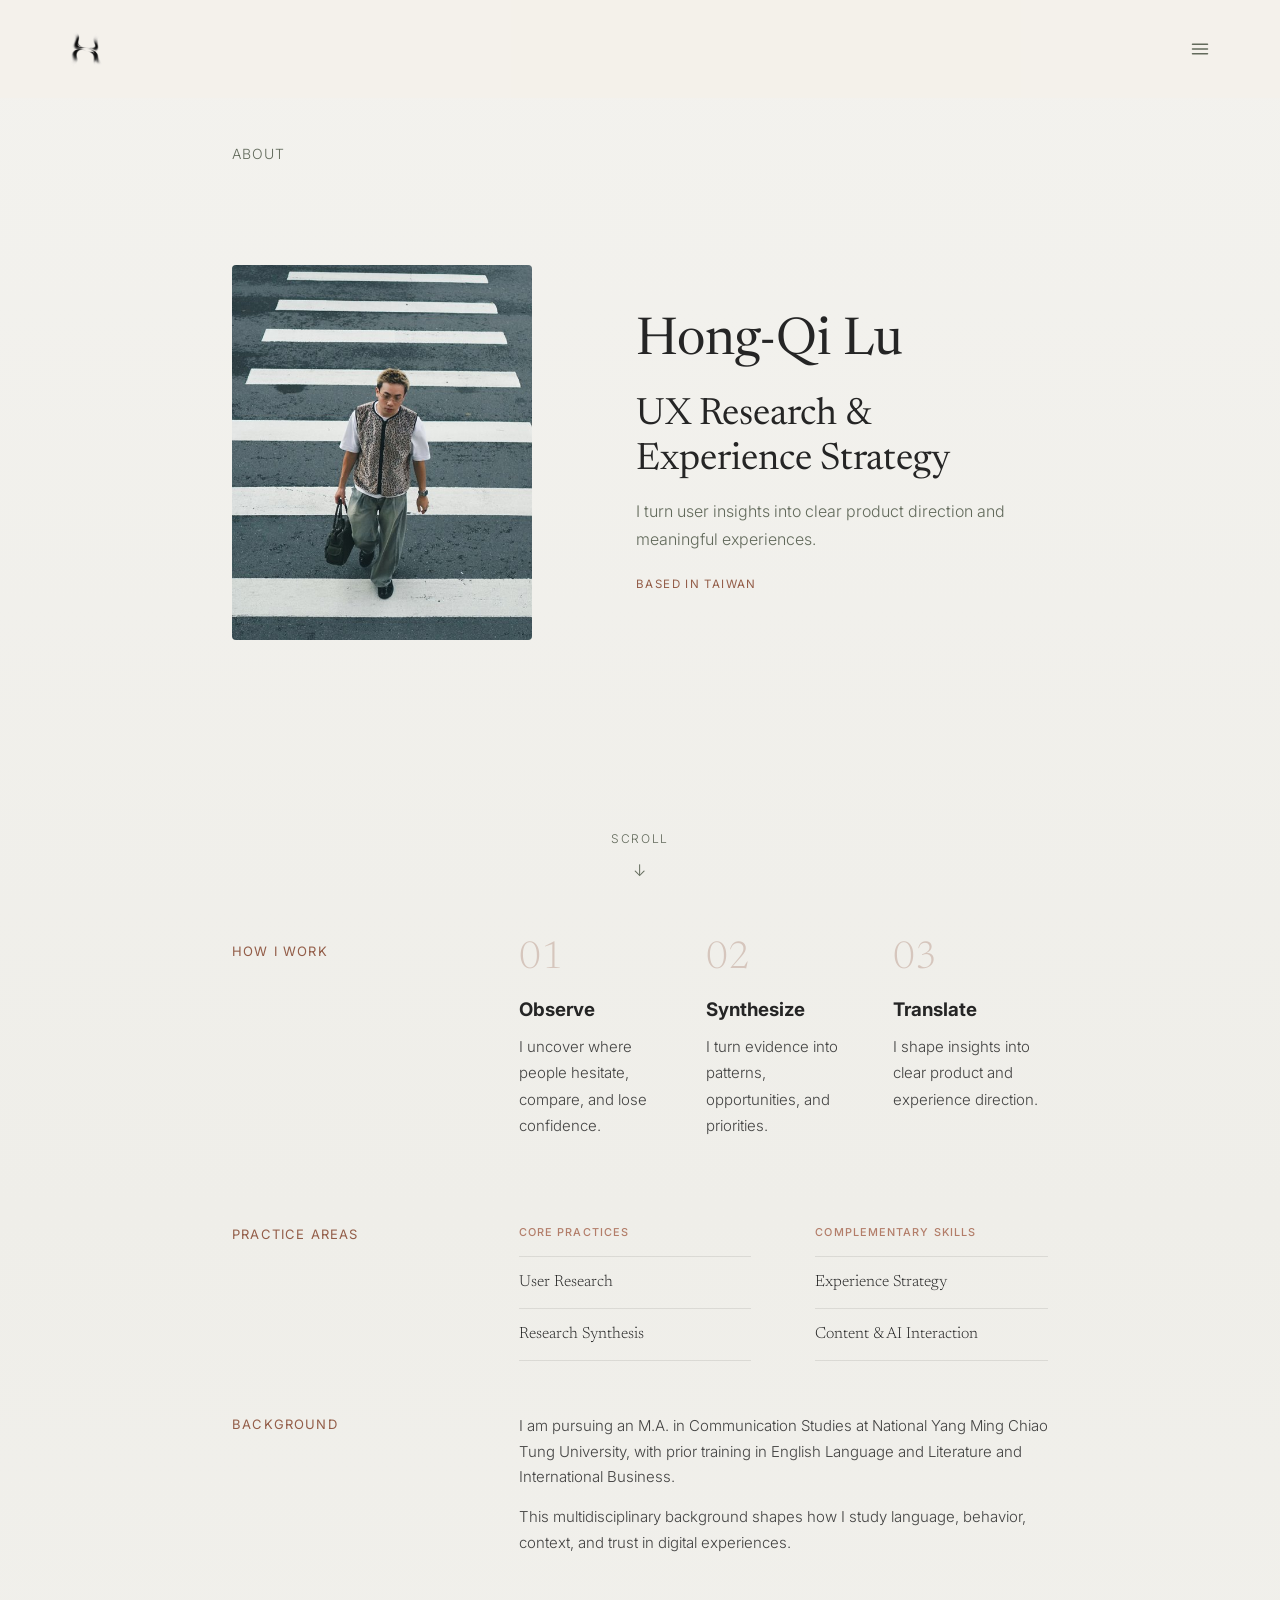
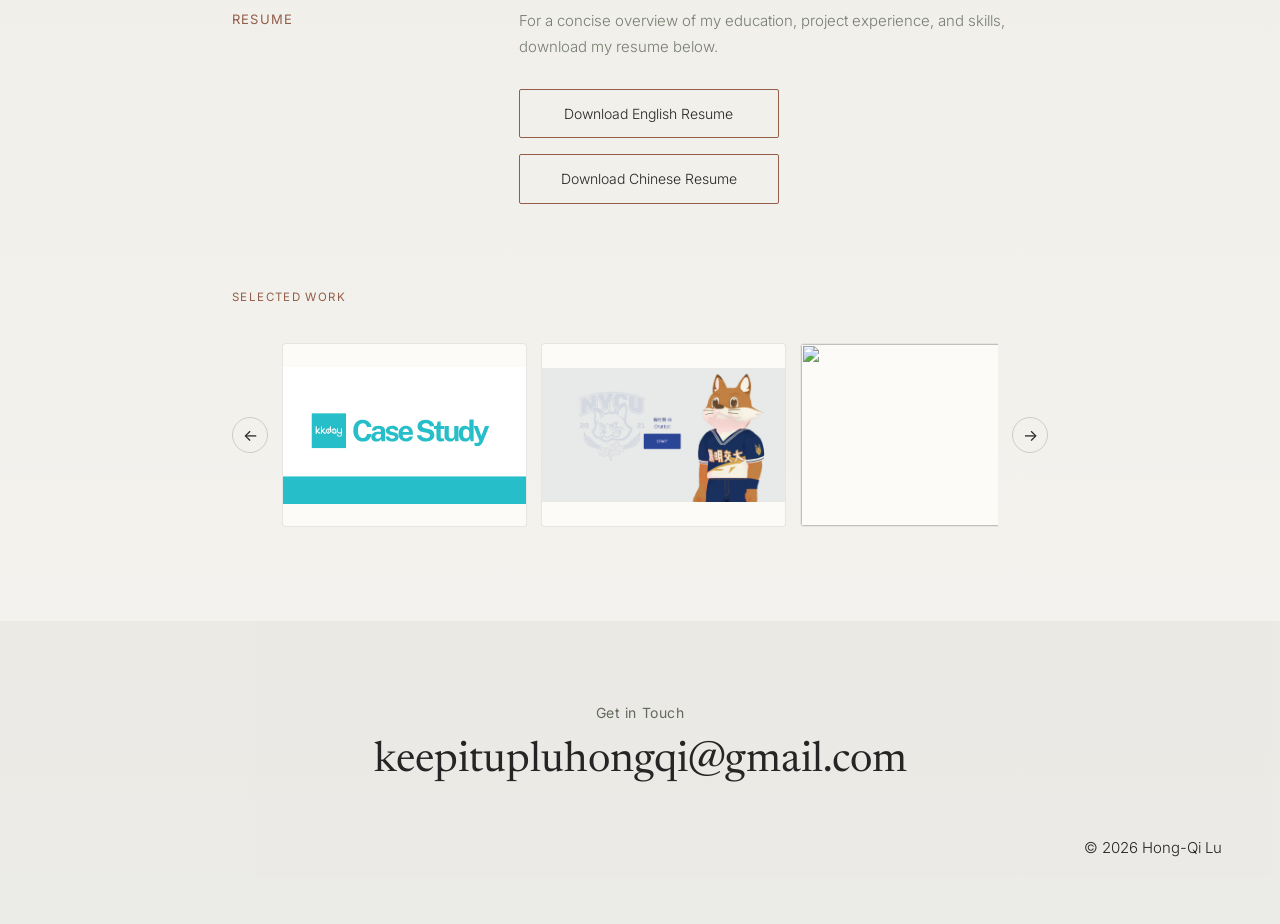
==== commit 7295b7f6: "Update portfolio 2026-07-17 18:06" ====
--- a/about.html
+++ b/about.html
@@ -9,7 +9,7 @@
 <link href="https://fonts.googleapis.com/css2?family=Newsreader:ital,opsz,wght@0,6..72,300;0,6..72,400;0,6..72,500;1,6..72,400&family=Inter:wght@300;400;500&display=swap" rel="stylesheet">
 <meta name="description" content="About Hong-Qi Lu — working across UX research, research synthesis, experience strategy, and AI interaction.">
 <link rel="icon" type="image/png" href="assets/logo/hongqi-h-logo.png">
-<link rel="stylesheet" href="style.css?v=20260714-about-refresh1">
+<link rel="stylesheet" href="style.css?v=20260717-nav">
 <style>
   html{ scroll-behavior:smooth; }
   .site-nav{ border-bottom:0; }
@@ -326,6 +326,12 @@
   .about-resume-buttons {
     margin-top: 28px;
   }
+  /* both download buttons share one width */
+  .about-resume-buttons .btn-outline {
+    flex: 0 1 260px;
+    max-width: 100%;
+    text-align: center;
+  }
   @media (max-width: 860px) {
     .about-method-grid {
       grid-template-columns: 1fr;
@@ -366,12 +372,21 @@
         class="site-logo-image"
       >
     </a>
-    <ul>
-      <li><a href="index.html" class="nav-link">Home</a></li>
-      <li><a href="projects.html" class="nav-link">Projects</a></li>
-      <li><a href="about.html" class="nav-link active" aria-current="page">About</a></li>
-      <li><a href="contact.html" class="nav-link">Contact</a></li>
-    </ul>
+    <div class="nav-menu">
+      <ul>
+        <li><a href="index.html" class="nav-link">Home</a></li>
+        <li><a href="projects.html" class="nav-link">Projects</a></li>
+        <li><a href="about.html" class="nav-link active" aria-current="page">About</a></li>
+        <li><a href="contact.html" class="nav-link">Contact</a></li>
+      </ul>
+      <button class="nav-toggle" type="button" aria-label="Menu" aria-expanded="false">
+        <svg viewBox="0 0 24 24" xmlns="http://www.w3.org/2000/svg" aria-hidden="true">
+          <rect x="3" y="6" width="18" height="1.6" rx="0.8" fill="currentColor"/>
+          <rect x="3" y="11.2" width="18" height="1.6" rx="0.8" fill="currentColor"/>
+          <rect x="3" y="16.4" width="18" height="1.6" rx="0.8" fill="currentColor"/>
+        </svg>
+      </button>
+    </div>
   </div>
 </nav>
 
--- a/style.css
+++ b/style.css
@@ -79,6 +79,80 @@
 .site-nav a.nav-link.active {
   color: var(--clay);
   border-color: var(--clay);
+}
+
+/* Nav menu — transparent hamburger, expands on hover */
+.nav-menu {
+  position: relative;
+  display: flex;
+  align-items: center;
+  justify-content: flex-end;
+}
+.nav-toggle {
+  display: flex;
+  align-items: center;
+  justify-content: center;
+  width: 44px;
+  height: 44px;
+  padding: 0;
+  border: 0;
+  background: transparent;
+  color: var(--olive);
+  cursor: pointer;
+  transition: color 0.2s ease;
+}
+.nav-toggle svg { width: 22px; height: 22px; display: block; }
+.nav-menu:hover .nav-toggle,
+.nav-menu:focus-within .nav-toggle { color: var(--clay); }
+.nav-toggle:focus-visible { outline: 2px solid var(--clay); outline-offset: 2px; }
+
+.site-nav .nav-menu > ul {
+  position: absolute;
+  right: 100%;
+  top: 50%;
+  margin: 0;
+  padding: 0 18px 0 0;
+  display: flex;
+  align-items: center;
+  gap: 32px;
+  list-style: none;
+  white-space: nowrap;
+  background: transparent;
+  opacity: 0;
+  visibility: hidden;
+  pointer-events: none;
+  transform: translateY(-50%) translateX(10px);
+  transition: opacity 0.28s ease, transform 0.28s ease, visibility 0.28s;
+}
+.nav-menu:hover > ul,
+.nav-menu:focus-within > ul {
+  opacity: 1;
+  visibility: visible;
+  pointer-events: auto;
+  transform: translateY(-50%) translateX(0);
+}
+
+/* On small screens the links drop below the icon instead of sliding sideways */
+@media (max-width: 640px) {
+  .site-nav .nav-menu > ul {
+    right: 0;
+    top: 100%;
+    flex-direction: column;
+    align-items: flex-end;
+    gap: 2px;
+    padding: 12px 16px;
+    border-radius: 12px;
+    background: rgba(244, 241, 234, 0.97);
+    -webkit-backdrop-filter: blur(8px);
+    backdrop-filter: blur(8px);
+    box-shadow: 0 12px 28px rgba(37, 37, 34, 0.12);
+    transform: translateY(6px);
+  }
+  .nav-menu:hover > ul,
+  .nav-menu:focus-within > ul { transform: translateY(0); }
+}
+@media (prefers-reduced-motion: reduce) {
+  .site-nav .nav-menu > ul { transition: opacity 0.2s ease, visibility 0.2s; }
 }
 
 /* Header */
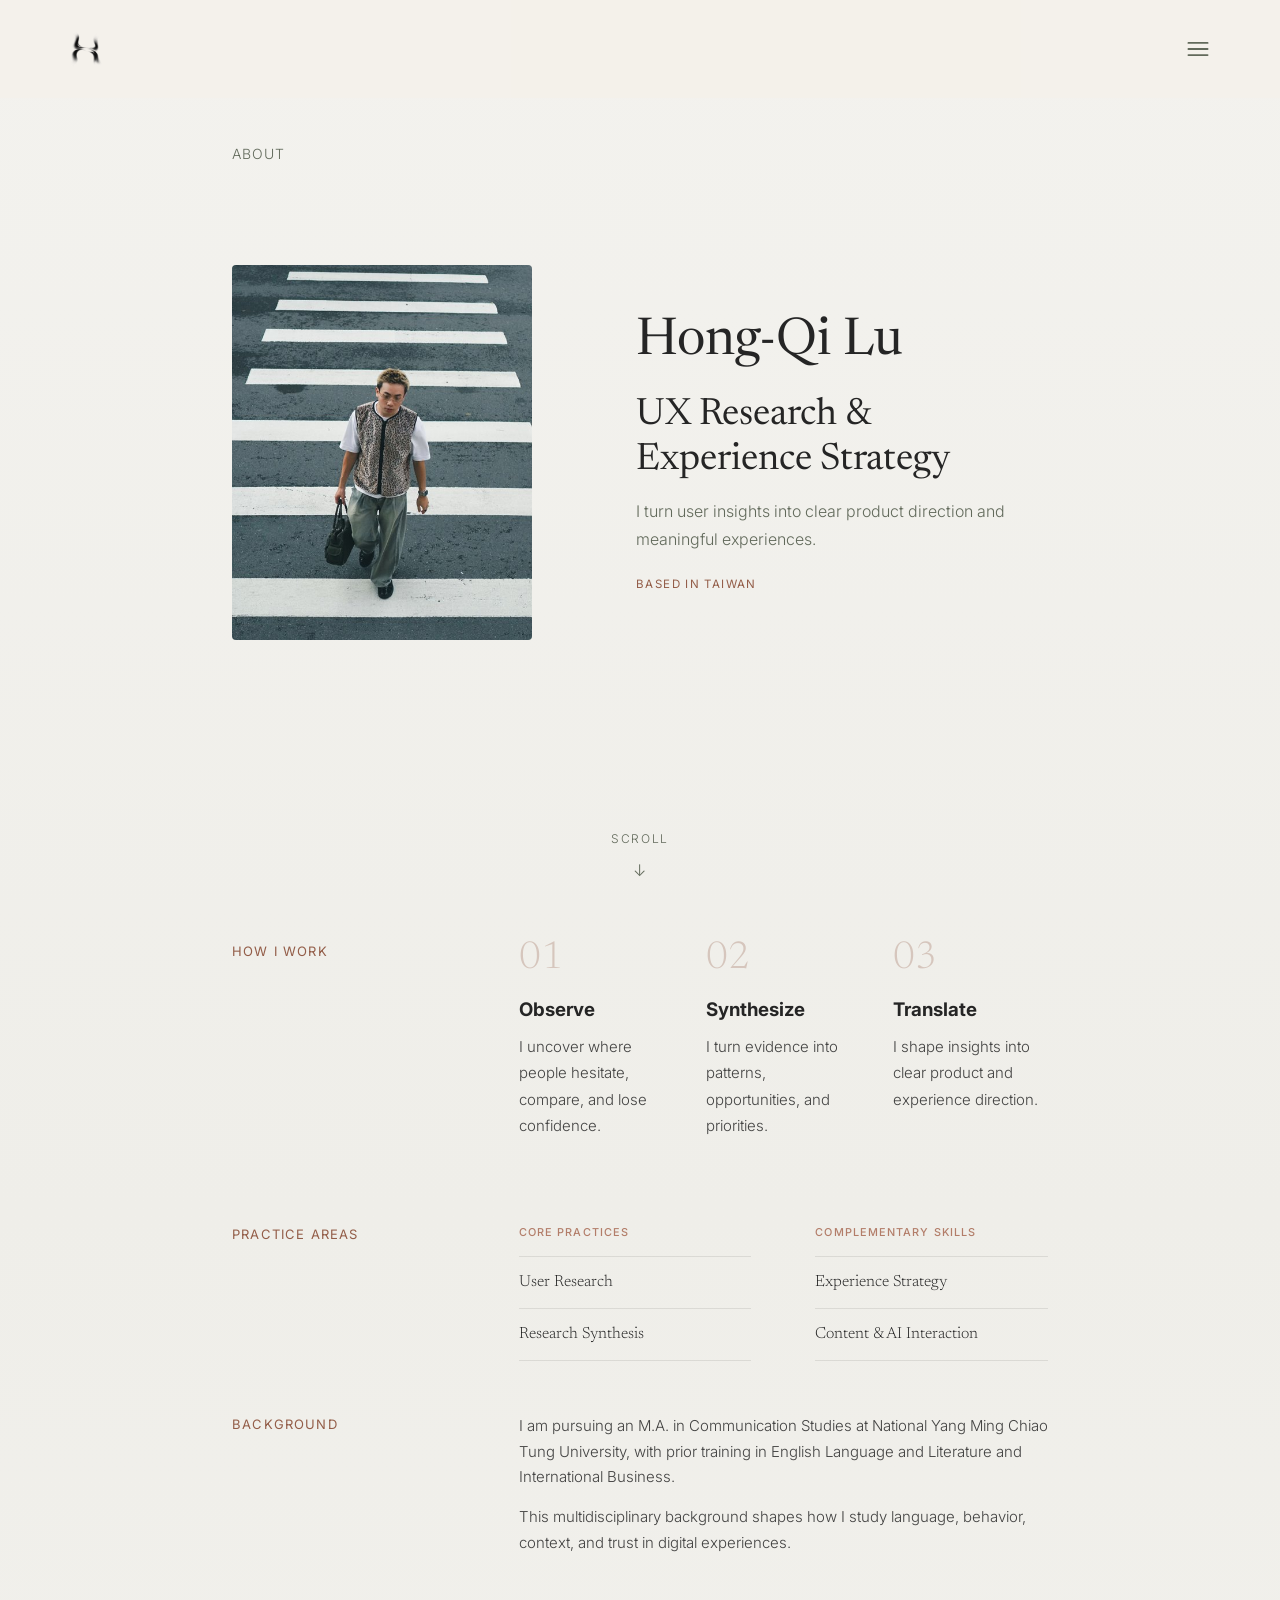
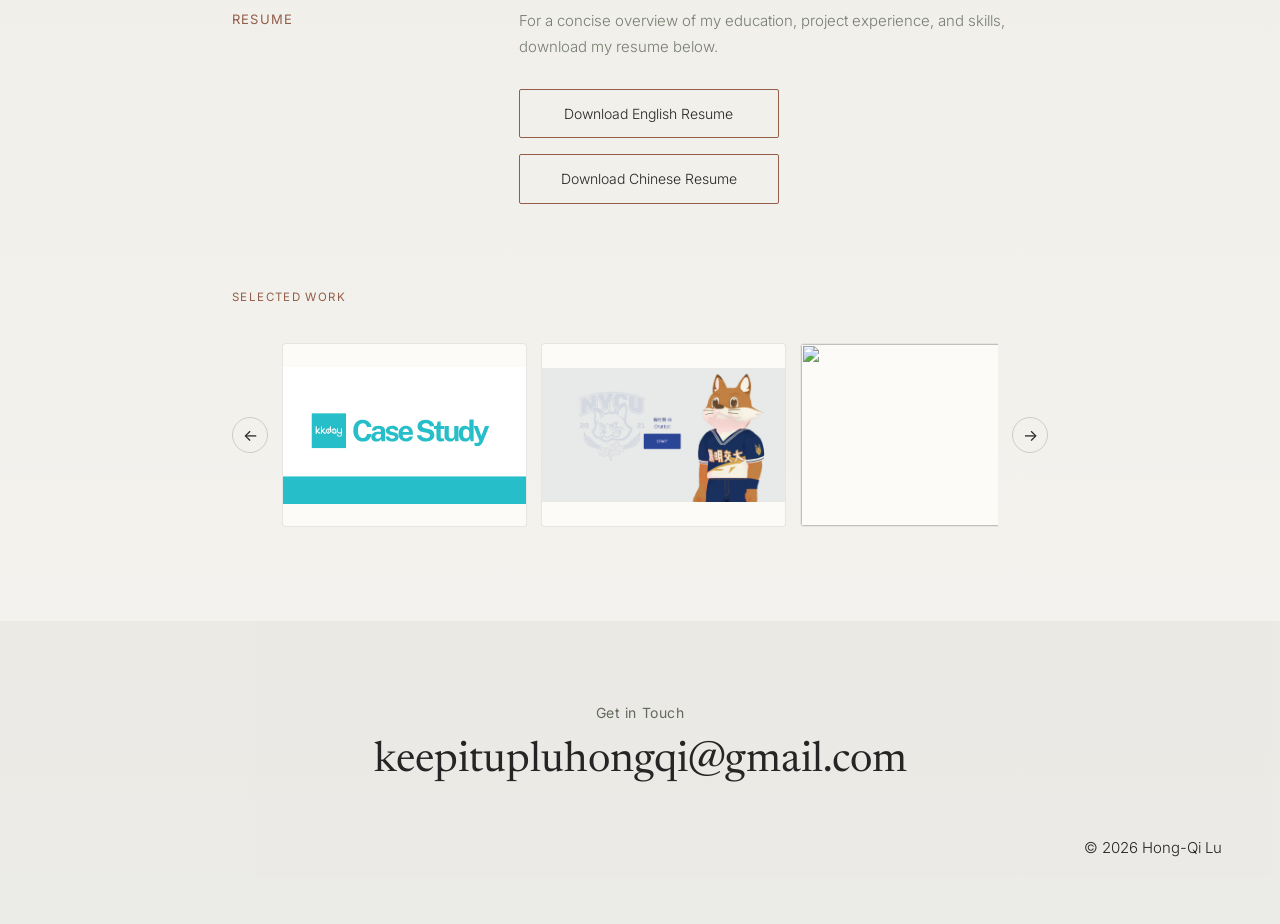
==== commit e4d2a5fa: "Update portfolio 2026-07-17 18:15" ====
--- a/about.html
+++ b/about.html
@@ -9,7 +9,7 @@
 <link href="https://fonts.googleapis.com/css2?family=Newsreader:ital,opsz,wght@0,6..72,300;0,6..72,400;0,6..72,500;1,6..72,400&family=Inter:wght@300;400;500&display=swap" rel="stylesheet">
 <meta name="description" content="About Hong-Qi Lu — working across UX research, research synthesis, experience strategy, and AI interaction.">
 <link rel="icon" type="image/png" href="assets/logo/hongqi-h-logo.png">
-<link rel="stylesheet" href="style.css?v=20260717-nav">
+<link rel="stylesheet" href="style.css?v=20260717-nav2">
 <style>
   html{ scroll-behavior:smooth; }
   .site-nav{ border-bottom:0; }
--- a/style.css
+++ b/style.css
@@ -92,8 +92,8 @@
   display: flex;
   align-items: center;
   justify-content: center;
-  width: 44px;
-  height: 44px;
+  width: 48px;
+  height: 48px;
   padding: 0;
   border: 0;
   background: transparent;
@@ -101,42 +101,65 @@
   cursor: pointer;
   transition: color 0.2s ease;
 }
-.nav-toggle svg { width: 22px; height: 22px; display: block; }
+.nav-toggle svg { width: 28px; height: 28px; display: block; }
 .nav-menu:hover .nav-toggle,
-.nav-menu:focus-within .nav-toggle { color: var(--clay); }
+.nav-menu:has(:focus-visible) .nav-toggle { color: var(--clay); }
 .nav-toggle:focus-visible { outline: 2px solid var(--clay); outline-offset: 2px; }
 
 .site-nav .nav-menu > ul {
   position: absolute;
   right: 100%;
   top: 50%;
+  transform: translateY(-50%);
   margin: 0;
-  padding: 0 18px 0 0;
+  padding: 0 22px 0 0;
   display: flex;
   align-items: center;
-  gap: 32px;
+  gap: 30px;
   list-style: none;
   white-space: nowrap;
   background: transparent;
   opacity: 0;
   visibility: hidden;
   pointer-events: none;
-  transform: translateY(-50%) translateX(10px);
-  transition: opacity 0.28s ease, transform 0.28s ease, visibility 0.28s;
-}
+  transition: opacity 0.25s ease, visibility 0.25s;
+}
+.site-nav .nav-menu > ul li {
+  opacity: 0;
+  transform: translateX(10px);
+  transition: opacity 0.28s ease, transform 0.34s cubic-bezier(0.2, 0.7, 0.2, 1);
+}
+/* hover opens it; keyboard focus (not a mouse click) also opens it, so a
+   click never leaves the menu stuck open */
 .nav-menu:hover > ul,
-.nav-menu:focus-within > ul {
+.nav-menu:has(:focus-visible) > ul {
   opacity: 1;
   visibility: visible;
   pointer-events: auto;
-  transform: translateY(-50%) translateX(0);
-}
-
-/* On small screens the links drop below the icon instead of sliding sideways */
+}
+.nav-menu:hover > ul li,
+.nav-menu:has(:focus-visible) > ul li {
+  opacity: 1;
+  transform: none;
+}
+/* stagger outwards from the icon */
+.nav-menu:hover > ul li:nth-last-child(1),
+.nav-menu:has(:focus-visible) > ul li:nth-last-child(1) { transition-delay: 0.02s; }
+.nav-menu:hover > ul li:nth-last-child(2),
+.nav-menu:has(:focus-visible) > ul li:nth-last-child(2) { transition-delay: 0.06s; }
+.nav-menu:hover > ul li:nth-last-child(3),
+.nav-menu:has(:focus-visible) > ul li:nth-last-child(3) { transition-delay: 0.1s; }
+.nav-menu:hover > ul li:nth-last-child(4),
+.nav-menu:has(:focus-visible) > ul li:nth-last-child(4) { transition-delay: 0.14s; }
+
+/* Small screens: icon keeps its original size, links drop below */
 @media (max-width: 640px) {
+  .nav-toggle { width: 44px; height: 44px; }
+  .nav-toggle svg { width: 22px; height: 22px; }
   .site-nav .nav-menu > ul {
     right: 0;
     top: 100%;
+    transform: none;
     flex-direction: column;
     align-items: flex-end;
     gap: 2px;
@@ -146,13 +169,14 @@
     -webkit-backdrop-filter: blur(8px);
     backdrop-filter: blur(8px);
     box-shadow: 0 12px 28px rgba(37, 37, 34, 0.12);
-    transform: translateY(6px);
-  }
-  .nav-menu:hover > ul,
-  .nav-menu:focus-within > ul { transform: translateY(0); }
+  }
+  .site-nav .nav-menu > ul li { transform: translateY(-6px); }
+  /* touch has no hover — tapping the icon opens it */
+  .nav-menu:focus-within > ul { opacity: 1; visibility: visible; pointer-events: auto; }
+  .nav-menu:focus-within > ul li { opacity: 1; transform: none; }
 }
 @media (prefers-reduced-motion: reduce) {
-  .site-nav .nav-menu > ul { transition: opacity 0.2s ease, visibility 0.2s; }
+  .site-nav .nav-menu > ul li { transition: opacity 0.2s ease; transform: none; }
 }
 
 /* Header */
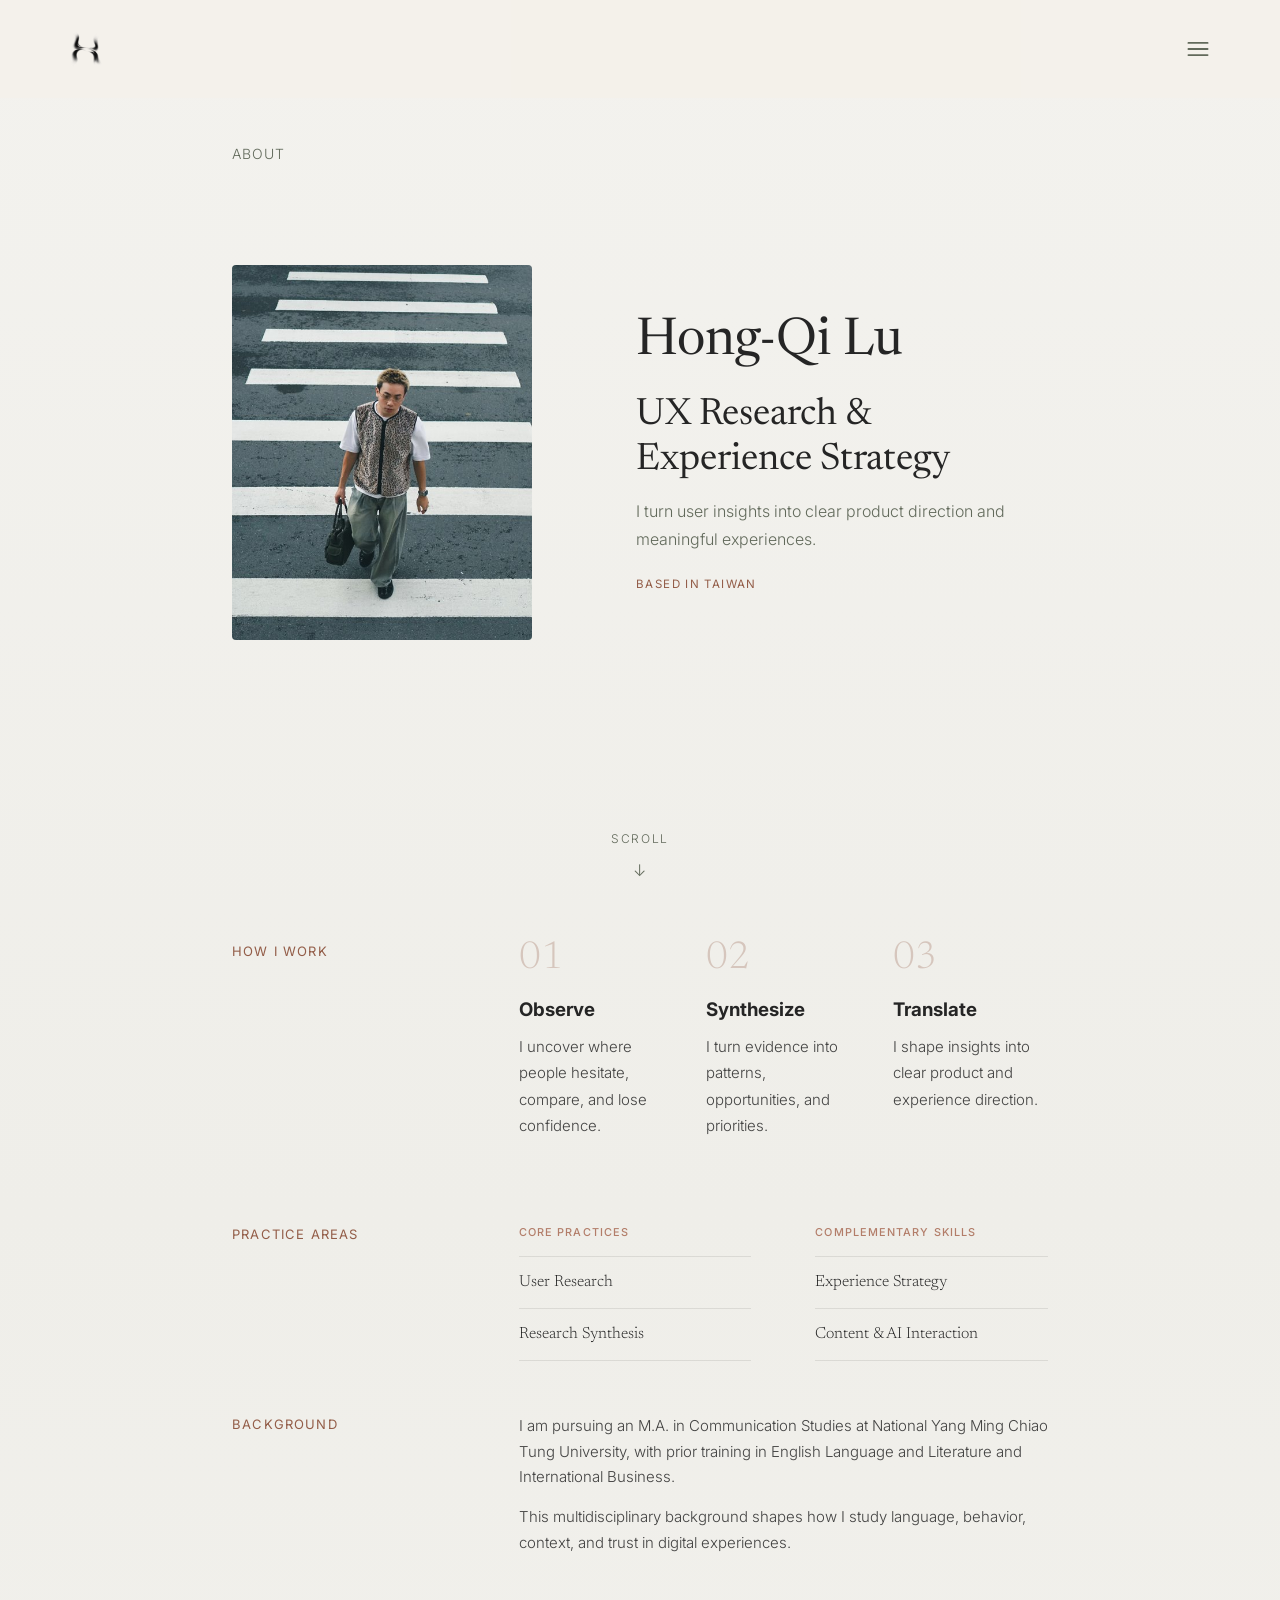
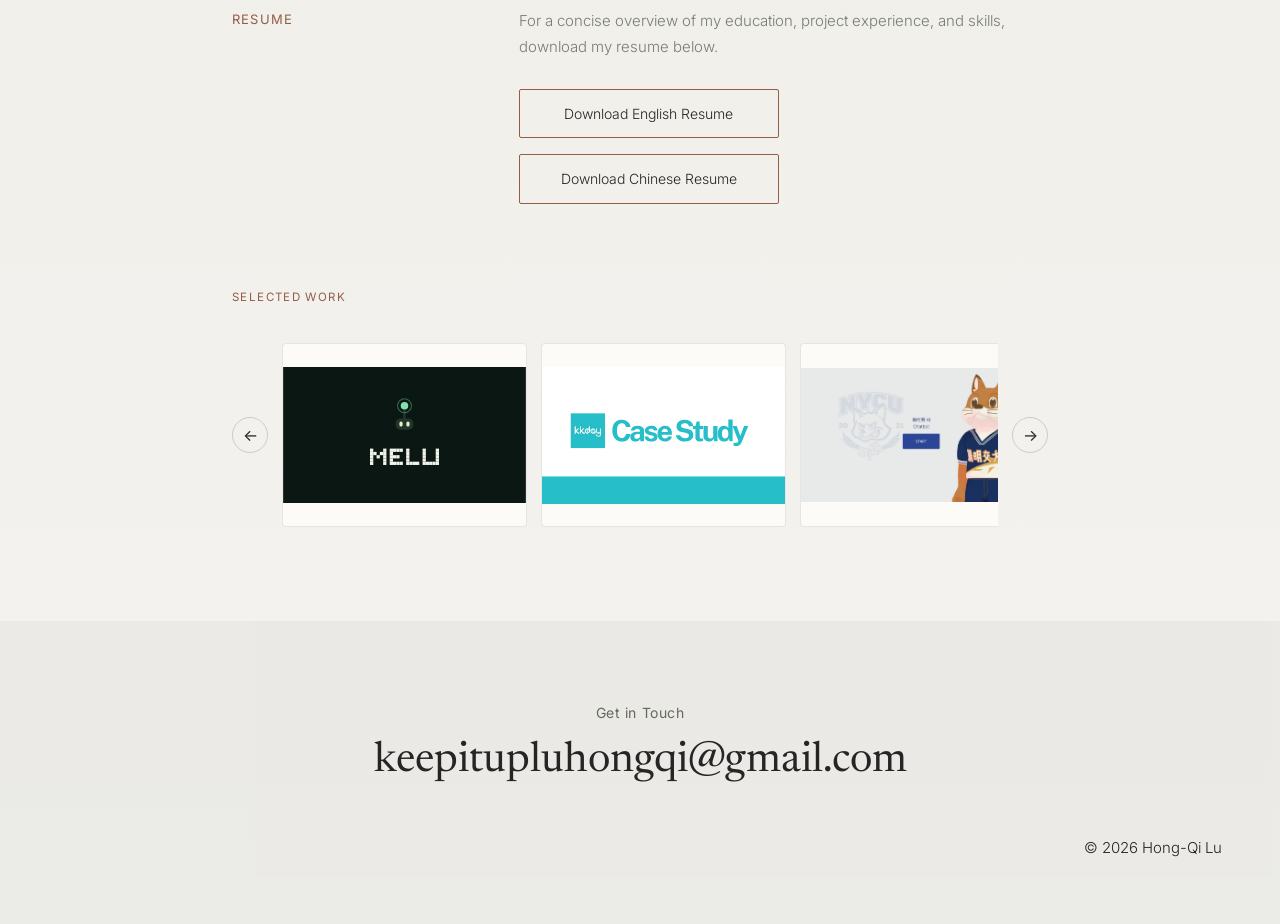
==== commit 79955bed: "Tata: architecture diagram (pixel), three dogfooding iterations, trim duplicated guard rules and cap" ====
--- a/about.html
+++ b/about.html
@@ -9,7 +9,7 @@
 <link href="https://fonts.googleapis.com/css2?family=Newsreader:ital,opsz,wght@0,6..72,300;0,6..72,400;0,6..72,500;1,6..72,400&family=Inter:wght@300;400;500&display=swap" rel="stylesheet">
 <meta name="description" content="About Hong-Qi Lu — working across UX research, research synthesis, experience strategy, and AI interaction.">
 <link rel="icon" type="image/png" href="assets/logo/hongqi-h-logo.png">
-<link rel="stylesheet" href="style.css?v=20260717-nav2">
+<link rel="stylesheet" href="style.css?v=20260903-hero4">
 <style>
   html{ scroll-behavior:smooth; }
   .site-nav{ border-bottom:0; }
@@ -511,6 +511,9 @@
     <div class="about-work-carousel">
       <button class="about-work-control" type="button" data-work-direction="-1" aria-label="Previous project">←</button>
       <div class="about-work-track" data-about-work-track tabindex="0" aria-label="Project carousel">
+        <a class="about-work-card" href="project-tata.html" aria-label="View Tata project">
+          <img src="assets/tata/tata-cover-16x9.png" alt="" loading="lazy">
+        </a>
         <a class="about-work-card" href="project-melu.html" aria-label="View Melu project">
           <img src="assets/melu/melu-cover-icon.svg" alt="" loading="lazy">
         </a>
@@ -522,9 +525,6 @@
         </a>
         <a class="about-work-card" href="project-enigma.html" aria-label="View Enigma project">
           <img src="assets/enigma/cover-fox-forest.jpg" alt="" loading="lazy">
-        </a>
-        <a class="about-work-card" href="project-meichu.html" aria-label="View Meichu Games project">
-          <img src="assets/meichu-games/bamboofox-meichugames.svg" alt="" loading="lazy">
         </a>
       </div>
       <button class="about-work-control" type="button" data-work-direction="1" aria-label="Next project">→</button>
@@ -638,5 +638,6 @@
   })();
 </script>
 
+<script src="nav.js?v=20260717c"></script>
 </body>
 </html>
--- a/style.css
+++ b/style.css
@@ -102,9 +102,14 @@
   transition: color 0.2s ease;
 }
 .nav-toggle svg { width: 28px; height: 28px; display: block; }
-.nav-menu:hover .nav-toggle,
-.nav-menu:has(:focus-visible) .nav-toggle { color: var(--clay); }
+.nav-menu.is-open .nav-toggle { color: var(--clay); }
 .nav-toggle:focus-visible { outline: 2px solid var(--clay); outline-offset: 2px; }
+/* no grey/black flash on tap anywhere — use soft tints for feedback instead */
+html {
+  -webkit-tap-highlight-color: transparent;
+}
+.site-nav .nav-menu > ul .nav-link:active { background: rgba(169, 112, 90, 0.12); }
+.nav-toggle:active { color: var(--clay); }
 
 .site-nav .nav-menu > ul {
   position: absolute;
@@ -129,51 +134,70 @@
   transform: translateX(10px);
   transition: opacity 0.28s ease, transform 0.34s cubic-bezier(0.2, 0.7, 0.2, 1);
 }
-/* hover opens it; keyboard focus (not a mouse click) also opens it, so a
-   click never leaves the menu stuck open */
-.nav-menu:hover > ul,
-.nav-menu:has(:focus-visible) > ul {
+/* Opened via the .is-open class that nav.js sets.
+   NOTE: :hover is deliberately gated behind a real-pointer media query —
+   iOS Safari emulates a sticky :hover on tap, which would leave the menu
+   stuck open and swallow the first tap on a link. */
+.nav-menu.is-open > ul {
   opacity: 1;
   visibility: visible;
   pointer-events: auto;
 }
-.nav-menu:hover > ul li,
-.nav-menu:has(:focus-visible) > ul li {
+.nav-menu.is-open > ul li {
   opacity: 1;
   transform: none;
 }
+@media (hover: hover) and (pointer: fine) {
+  .nav-menu:hover .nav-toggle { color: var(--clay); }
+  .nav-menu:hover > ul {
+    opacity: 1;
+    visibility: visible;
+    pointer-events: auto;
+  }
+  .nav-menu:hover > ul li { opacity: 1; transform: none; }
+}
 /* stagger outwards from the icon */
-.nav-menu:hover > ul li:nth-last-child(1),
-.nav-menu:has(:focus-visible) > ul li:nth-last-child(1) { transition-delay: 0.02s; }
-.nav-menu:hover > ul li:nth-last-child(2),
-.nav-menu:has(:focus-visible) > ul li:nth-last-child(2) { transition-delay: 0.06s; }
-.nav-menu:hover > ul li:nth-last-child(3),
-.nav-menu:has(:focus-visible) > ul li:nth-last-child(3) { transition-delay: 0.1s; }
-.nav-menu:hover > ul li:nth-last-child(4),
-.nav-menu:has(:focus-visible) > ul li:nth-last-child(4) { transition-delay: 0.14s; }
-
-/* Small screens: icon keeps its original size, links drop below */
+.nav-menu.is-open > ul li:nth-last-child(1) { transition-delay: 0.02s; }
+.nav-menu.is-open > ul li:nth-last-child(2) { transition-delay: 0.06s; }
+.nav-menu.is-open > ul li:nth-last-child(3) { transition-delay: 0.1s; }
+.nav-menu.is-open > ul li:nth-last-child(4) { transition-delay: 0.14s; }
+
+/* Small screens: icon keeps its original size, links drop into a compact panel */
 @media (max-width: 640px) {
   .nav-toggle { width: 44px; height: 44px; }
   .nav-toggle svg { width: 22px; height: 22px; }
   .site-nav .nav-menu > ul {
     right: 0;
-    top: 100%;
+    top: calc(100% + 4px);
     transform: none;
     flex-direction: column;
-    align-items: flex-end;
-    gap: 2px;
-    padding: 12px 16px;
-    border-radius: 12px;
-    background: rgba(244, 241, 234, 0.97);
-    -webkit-backdrop-filter: blur(8px);
-    backdrop-filter: blur(8px);
-    box-shadow: 0 12px 28px rgba(37, 37, 34, 0.12);
-  }
-  .site-nav .nav-menu > ul li { transform: translateY(-6px); }
-  /* touch has no hover — tapping the icon opens it */
-  .nav-menu:focus-within > ul { opacity: 1; visibility: visible; pointer-events: auto; }
-  .nav-menu:focus-within > ul li { opacity: 1; transform: none; }
+    align-items: stretch;
+    gap: 0;
+    min-width: 124px;
+    padding: 4px;
+    border: 1px solid rgba(37, 37, 34, 0.08);
+    border-radius: 9px;
+    background: rgba(246, 244, 238, 0.94);
+    -webkit-backdrop-filter: blur(10px);
+    backdrop-filter: blur(10px);
+    box-shadow: 0 8px 20px rgba(37, 37, 34, 0.12);
+  }
+  .site-nav .nav-menu > ul li { transform: none; }
+  .site-nav .nav-menu > ul .nav-link {
+    display: block;
+    min-height: 0;
+    padding: 7px 11px;
+    border: 0;
+    border-radius: 5px;
+    text-align: right;
+    font-size: 12.5px;
+    line-height: 1.5;
+  }
+  .site-nav .nav-menu > ul .nav-link.active {
+    color: var(--clay);
+    border: 0;
+    background: rgba(169, 112, 90, 0.09);
+  }
 }
 @media (prefers-reduced-motion: reduce) {
   .site-nav .nav-menu > ul li { transition: opacity 0.2s ease; transform: none; }
@@ -729,14 +753,14 @@
   width: min(280px, calc(100vw - 52px));
   max-height: min(68vh, 540px);
   overflow-y: auto;
-  background: rgba(249, 248, 245, 0.97);
-  -webkit-backdrop-filter: blur(8px);
-  backdrop-filter: blur(8px);
+  background: rgba(249, 248, 245, 0.78);
+  -webkit-backdrop-filter: blur(14px);
+  backdrop-filter: blur(14px);
   color: var(--charcoal);
-  border: 1px solid rgba(37, 37, 34, 0.12);
+  border: 1px solid rgba(37, 37, 34, 0.1);
   border-radius: 16px;
-  padding: 18px 18px 20px;
-  box-shadow: 0 14px 34px rgba(37, 37, 34, 0.12);
+  padding: 16px 16px 18px;
+  box-shadow: 0 12px 30px rgba(37, 37, 34, 0.1);
   opacity: 0;
   visibility: hidden;
   transform: translateY(8px);
@@ -747,32 +771,32 @@
 .case-toc-panel.is-open { opacity: 1; visibility: visible; transform: none; }
 .case-toc-panel__title {
   font-family: "Inter", sans-serif;
-  font-size: 11px;
+  font-size: 10px;
   letter-spacing: 0.14em;
   text-transform: uppercase;
   color: var(--clay);
   opacity: 0.9;
-  margin: 0 0 14px;
+  margin: 0 0 12px;
 }
 .case-toc-panel ol { list-style: none; margin: 0; padding: 0; counter-reset: toc; }
 .case-toc-panel li { margin: 0; counter-increment: toc; }
 .case-toc-panel a {
   display: flex;
-  gap: 12px;
-  padding: 8px 0;
+  gap: 11px;
+  padding: 7px 0;
   font-family: "Inter", sans-serif;
-  font-size: 13px;
-  line-height: 1.4;
-  color: rgba(37, 37, 34, 0.58);
+  font-size: 12px;
+  line-height: 1.45;
+  color: rgba(37, 37, 34, 0.62);
   text-decoration: none;
-  border-bottom: 1px solid rgba(37, 37, 34, 0.08);
+  border-bottom: 1px solid rgba(37, 37, 34, 0.07);
   transition: color 0.2s ease;
 }
 .case-toc-panel li:last-child a { border-bottom: 0; }
 .case-toc-panel a::before {
   content: counter(toc, decimal-leading-zero);
-  color: rgba(37, 37, 34, 0.3);
-  font-size: 11px;
+  color: rgba(37, 37, 34, 0.32);
+  font-size: 10px;
   letter-spacing: 0.06em;
   padding-top: 2px;
 }
@@ -1180,11 +1204,16 @@
   width: 100%;
   max-width: 100%;
   height: auto;
+  /* One frame for every case page, keyed to MELU's native 16:10 cover:
+     MELU shows uncropped; the 16:9 covers lose ~5% at the sides; Tata's
+     2.4:1 panorama is cropped to the same frame. */
+  aspect-ratio: 16 / 10;
+  object-fit: cover;
+  object-position: center;
   margin: 0 auto;
   padding: 0;
   border: 0;
   border-radius: 0;
-  object-fit: contain;
 }
 
 /* ── Persona grid: two personas side by side (breakout) ── */
@@ -2017,8 +2046,7 @@
 
 .campaign-framework img,
 .event-concept img,
-.activity-details img,
-.project-hero img {
+.activity-details img {
   display: block;
   width: 100%;
   height: auto;
@@ -2158,7 +2186,6 @@
    INTERACTIVE NARRATIVE — The Enigma of Bamboo Fox
 ===================================================== */
 
-.enigma-hero img,
 .character-card img,
 .artifact-figure img,
 .prototype-grid img,
@@ -3050,6 +3077,11 @@
   z-index: 1;
 }
 
+/* The nav must outrank those sections: they share z-index 1 and come later in
+   the DOM, so the (transparent) hero would otherwise swallow taps meant for the
+   dropdown menu. */
+.site-nav { z-index: 30; }
+
 /* ── Scroll Reveal ── */
 .water-reveal {
   opacity: 0;
@@ -3475,6 +3507,23 @@
 
 .home-profile__copy a:hover {
   color: #242421;
+}
+
+.home-profile__link {
+  display: inline-flex;
+  align-items: center;
+  gap: 7px;
+}
+
+.link-arrow {
+  width: 11px;
+  height: 11px;
+  display: block;
+  transition: transform 0.2s ease;
+}
+
+.home-profile__link:hover .link-arrow {
+  transform: translate(2px, -2px);
 }
 
 /* ── Mobile ── */
